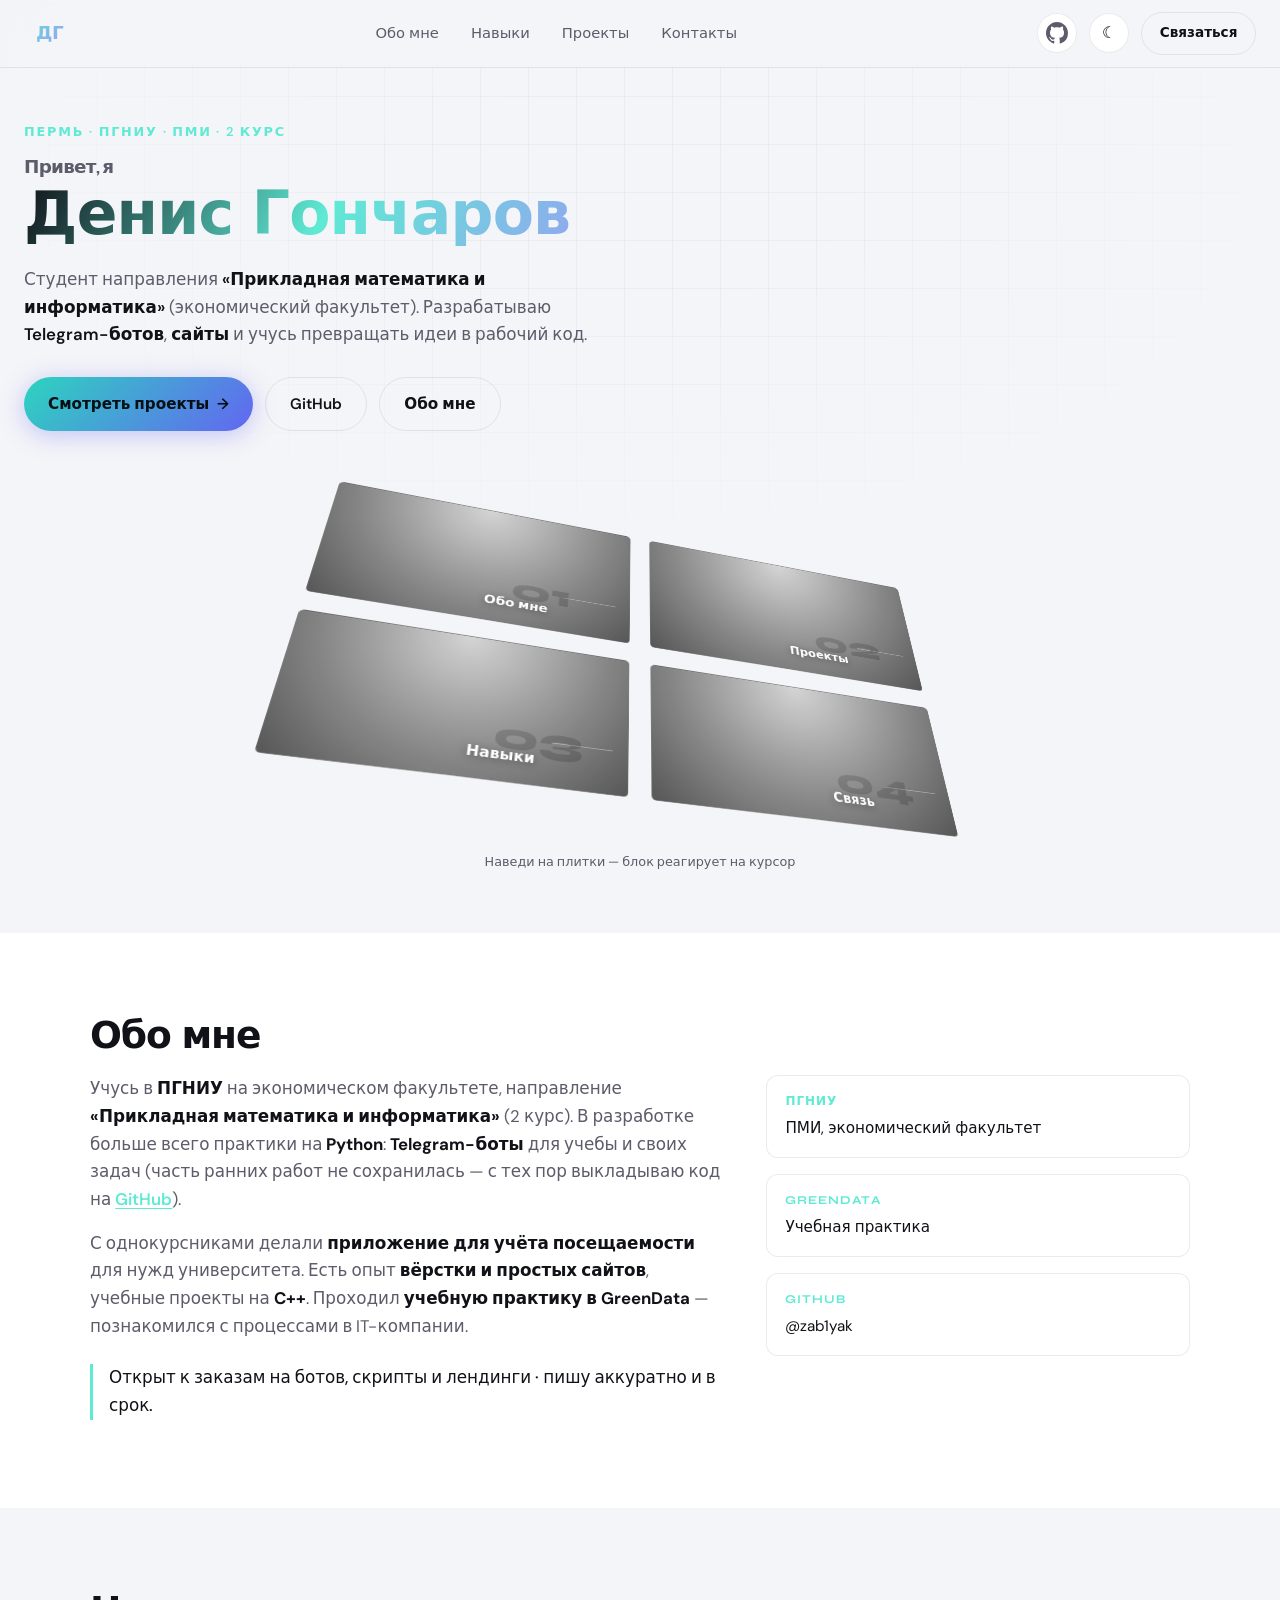
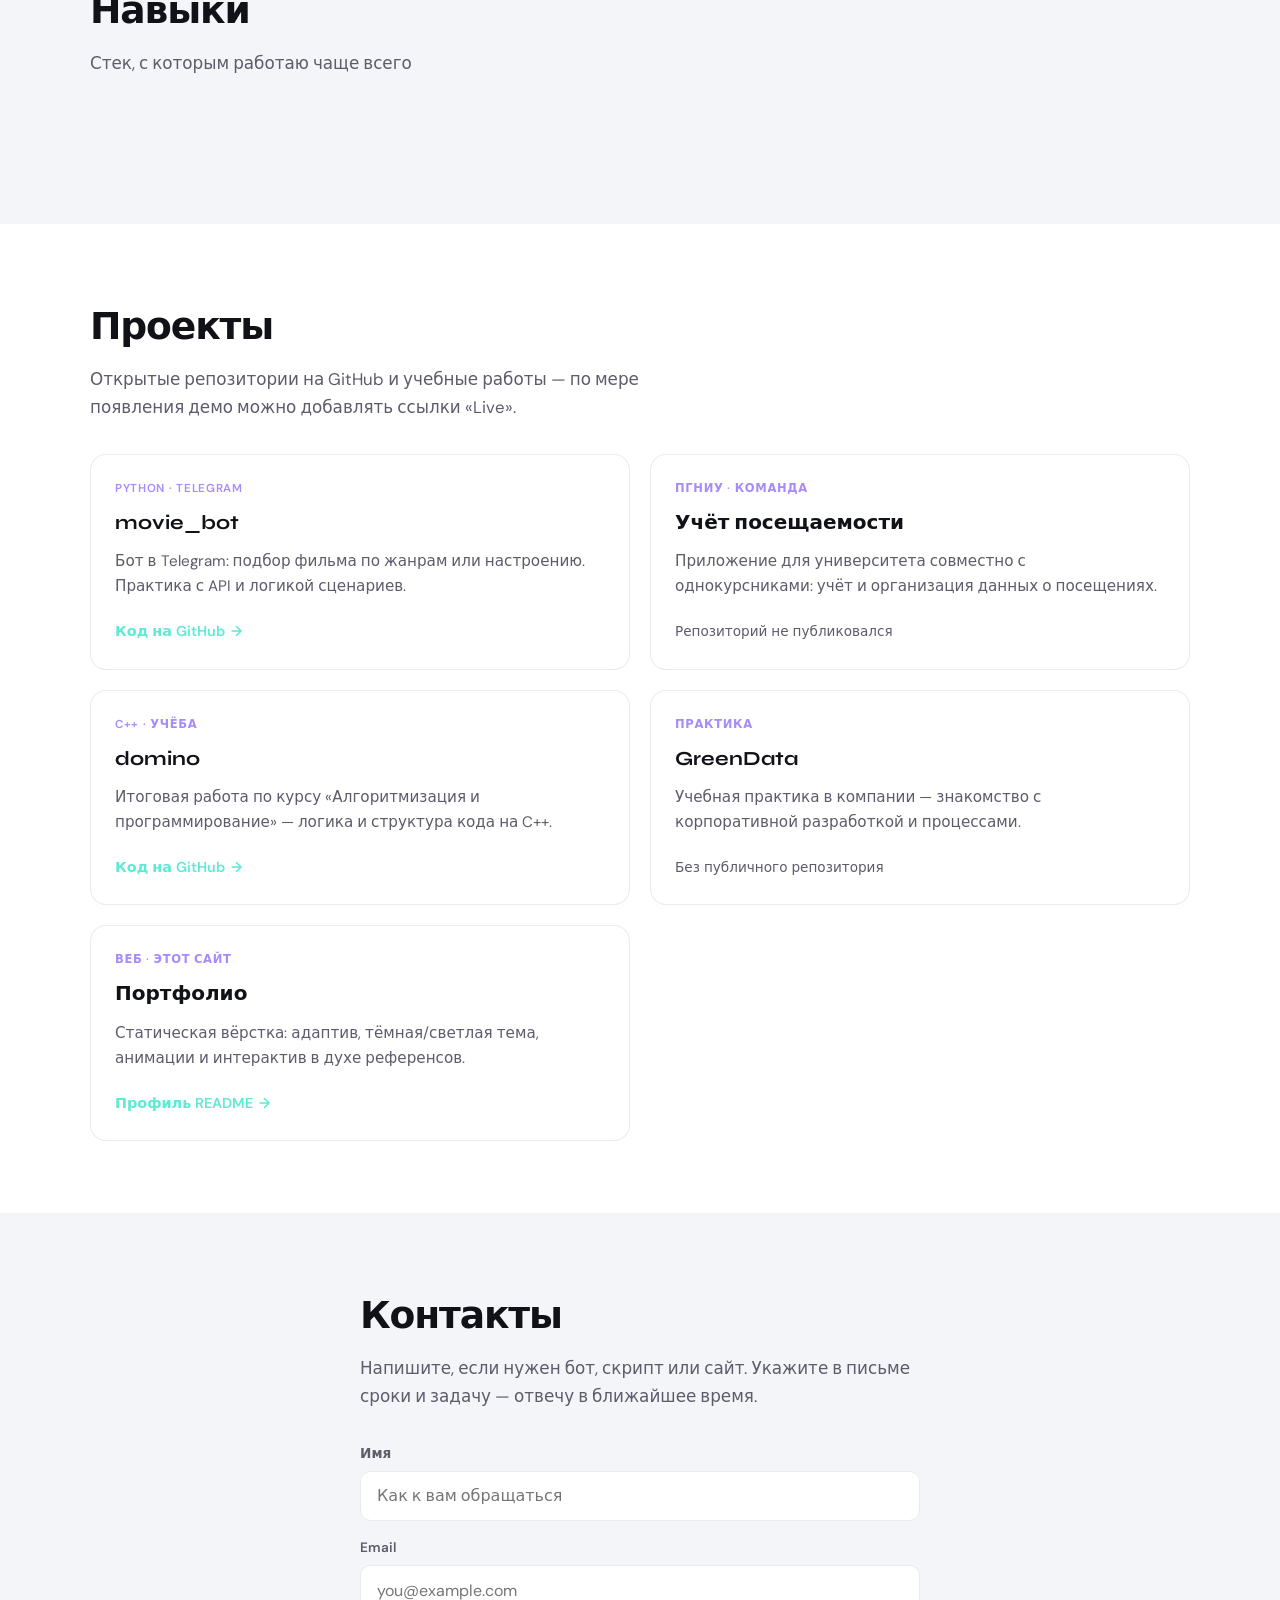
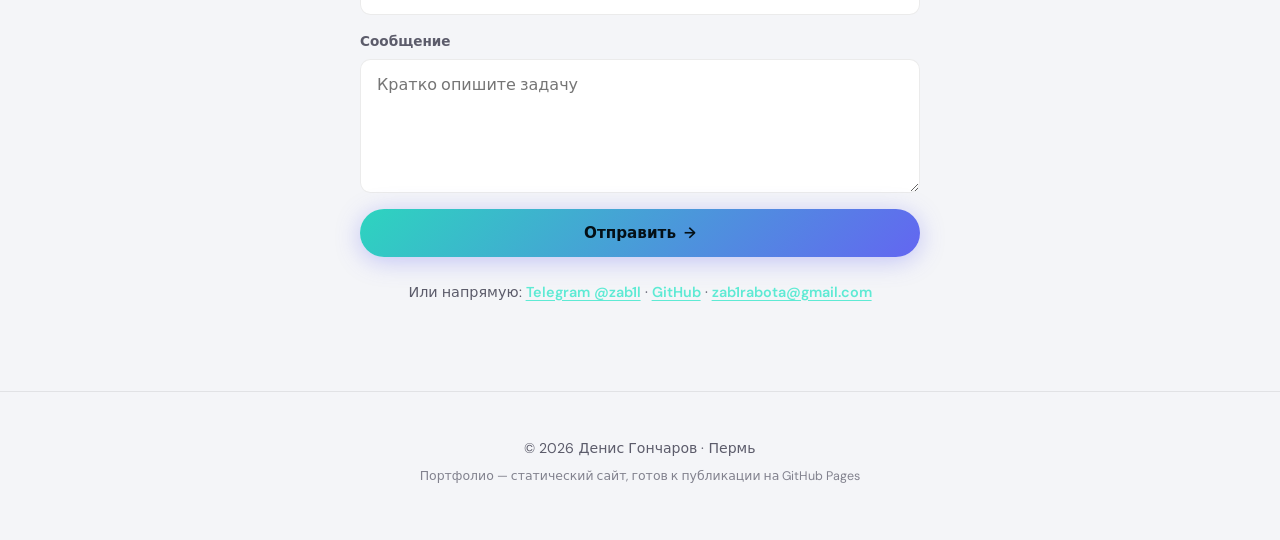
==== index.html @ 11d8b61a "Initial portfolio site Made-with: Cursor" ====
<!DOCTYPE html>
<html lang="ru">
<head>
  <meta charset="UTF-8" />
  <meta name="viewport" content="width=device-width, initial-scale=1.0" />
  <meta name="description" content="Денис Гончаров — студент ПГНИУ (ПМИ), Python, Telegram-боты, веб. Пермь. GitHub: zab1yak." />
  <title>Денис Гончаров — портфолио</title>
  <link rel="preconnect" href="https://fonts.googleapis.com" />
  <link rel="preconnect" href="https://fonts.gstatic.com" crossorigin />
  <link href="https://fonts.googleapis.com/css2?family=DM+Sans:ital,opsz,wght@0,9..40,400;0,9..40,500;0,9..40,600;0,9..40,700;1,9..40,400&family=Syne:wght@400;500;600;700;800&display=swap" rel="stylesheet" />
  <link rel="stylesheet" href="css/style.css" />
</head>
<body>
  <div class="cursor-glow" aria-hidden="true"></div>

  <header class="site-header">
    <a class="logo" href="#top">ДГ</a>
    <nav class="nav" aria-label="Основная навигация">
      <a href="#about">Обо мне</a>
      <a href="#skills">Навыки</a>
      <a href="#projects">Проекты</a>
      <a href="#contact">Контакты</a>
    </nav>
    <div class="header-actions">
      <a
        class="header-github"
        href="https://github.com/zab1yak"
        target="_blank"
        rel="noopener noreferrer"
        aria-label="Профиль на GitHub"
        title="GitHub"
      >
        <svg class="header-github__icon" viewBox="0 0 24 24" aria-hidden="true" width="22" height="22">
          <path
            fill="currentColor"
            d="M12 0C5.37 0 0 5.37 0 12c0 5.31 3.435 9.795 8.205 11.385.6.105.825-.255.825-.57 0-.285-.015-1.23-.015-2.235-3.015.555-3.795-.735-4.035-1.41-.135-.345-.72-1.41-1.23-1.695-.42-.225-1.02-.78-.015-.795.945-.015 1.62.87 1.845 1.23 1.08 1.815 2.805 1.305 3.495.99.105-.78.42-1.305.765-1.605-2.67-.3-5.46-1.335-5.46-5.925 0-1.305.465-2.385 1.23-3.225-.12-.3-.54-1.53.12-3.18 0 0 1.005-.315 3.3 1.23.96-.27 1.98-.405 3-.405s2.04.135 3 .405c2.295-1.56 3.3-1.23 3.3-1.23.66 1.65.24 2.88.12 3.18.765.84 1.23 1.905 1.23 3.225 0 4.605-2.805 5.625-5.475 5.925.435.375.81 1.095.81 2.22 0 1.605-.015 2.895-.015 3.3 0 .315.225.69.825.57A12.02 12.02 0 0024 12c0-6.63-5.37-12-12-12z"
          />
        </svg>
      </a>
      <button type="button" class="theme-toggle" aria-label="Переключить тему" title="Тема">
        <span class="theme-icon theme-icon--sun" aria-hidden="true">☀</span>
        <span class="theme-icon theme-icon--moon" aria-hidden="true">☾</span>
      </button>
      <a class="btn btn--small btn--outline nav-cta" href="#contact">Связаться</a>
    </div>
    <button type="button" class="nav-burger" aria-label="Открыть меню" aria-expanded="false">
      <span></span><span></span><span></span>
    </button>
  </header>

  <div class="mobile-drawer" id="mobile-drawer" hidden>
    <nav class="mobile-drawer__nav">
      <a href="#about">Обо мне</a>
      <a href="#skills">Навыки</a>
      <a href="#projects">Проекты</a>
      <a href="#contact">Контакты</a>
    </nav>
  </div>

  <main id="top">
    <section class="hero">
      <div class="hero__grid-bg" aria-hidden="true"></div>
      <div class="hero__inner">
        <p class="hero__eyebrow reveal is-visible">Пермь · ПГНИУ · ПМИ · 2 курс</p>
        <h1 class="hero__title reveal is-visible">
          <span class="hero__hi">Привет, я</span>
          <span class="hero__name">Денис Гончаров</span>
        </h1>
        <p class="hero__lead reveal is-visible">
          Студент направления <strong>«Прикладная математика и информатика»</strong> (экономический факультет).
          Разрабатываю <strong>Telegram-ботов</strong>, <strong>сайты</strong> и учусь превращать идеи в рабочий код.
        </p>
        <div class="hero__actions reveal is-visible">
          <a class="btn btn--primary" href="#projects">
            Смотреть проекты
            <span class="btn__arrow" aria-hidden="true">→</span>
          </a>
          <a class="btn btn--ghost" href="https://github.com/zab1yak" target="_blank" rel="noopener noreferrer">GitHub</a>
          <a class="btn btn--ghost" href="#about">Обо мне</a>
        </div>
      </div>

      <!-- Эффект в духе CodePen: 3D-плитки + параллакс от мыши -->
      <div class="tilt-wrap" id="tilt-wrap">
        <div class="tilt-app" id="tilt-app">
          <div class="tiles">
            <a href="#about" class="tile" style="--tile-accent: #5eead4" data-tile="01">
              <header>Обо мне</header>
            </a>
            <a href="#projects" class="tile" style="--tile-accent: #a78bfa" data-tile="02">
              <header>Проекты</header>
            </a>
            <a href="#skills" class="tile" style="--tile-accent: #fb923c" data-tile="03">
              <header>Навыки</header>
            </a>
            <a href="#contact" class="tile" style="--tile-accent: #f472b6" data-tile="04">
              <header>Связь</header>
            </a>
          </div>
        </div>
        <p class="tilt-hint reveal is-visible">Наведи на плитки — блок реагирует на курсор</p>
      </div>
    </section>

    <section class="section section--about" id="about">
      <div class="section__inner">
        <h2 class="section__title reveal">Обо мне</h2>
        <div class="about__layout">
          <div class="about__text reveal">
            <p>
              Учусь в <strong>ПГНИУ</strong> на экономическом факультете, направление
              <strong>«Прикладная математика и информатика»</strong> (2 курс). В разработке больше всего практики на
              <strong>Python</strong>: <strong>Telegram-боты</strong> для учебы и своих задач (часть ранних работ не сохранилась —
              с тех пор выкладываю код на <a class="inline-link" href="https://github.com/zab1yak" target="_blank" rel="noopener noreferrer">GitHub</a>).
            </p>
            <p>
              С однокурсниками делали <strong>приложение для учёта посещаемости</strong> для нужд университета.
              Есть опыт <strong>вёрстки и простых сайтов</strong>, учебные проекты на <strong>C++</strong>.
              Проходил <strong>учебную практику в GreenData</strong> — познакомился с процессами в IT-компании.
            </p>
            <p class="about__tagline">
              Открыт к заказам на ботов, скрипты и лендинги · пишу аккуратно и в срок.
            </p>
          </div>
          <ul class="about__highlights reveal">
            <li><span>ПГНИУ</span> ПМИ, экономический факультет</li>
            <li><span>GreenData</span> Учебная практика</li>
            <li><span>GitHub</span> @zab1yak</li>
          </ul>
        </div>
      </div>
    </section>

    <section class="section section--skills" id="skills">
      <div class="section__inner">
        <h2 class="section__title reveal">Навыки</h2>
        <p class="section__subtitle reveal">Стек, с которым работаю чаще всего</p>
        <div class="skills-cloud reveal">
          <span class="skill-pill">Python</span>
          <span class="skill-pill">Telegram Bot API</span>
          <span class="skill-pill">C++</span>
          <span class="skill-pill">HTML</span>
          <span class="skill-pill">CSS</span>
          <span class="skill-pill">JavaScript</span>
          <span class="skill-pill">Git</span>
          <span class="skill-pill">Алгоритмы</span>
          <span class="skill-pill">Командная разработка</span>
        </div>
      </div>
    </section>

    <section class="section section--projects" id="projects">
      <div class="section__inner">
        <h2 class="section__title reveal">Проекты</h2>
        <p class="section__subtitle reveal">
          Открытые репозитории на GitHub и учебные работы — по мере появления демо можно добавлять ссылки «Live».
        </p>
        <div class="projects-grid">
          <article class="project-card reveal">
            <div class="project-card__meta">Python · Telegram</div>
            <h3 class="project-card__title">movie_bot</h3>
            <p class="project-card__desc">
              Бот в Telegram: подбор фильма по жанрам или настроению. Практика с API и логикой сценариев.
            </p>
            <div class="project-card__links">
              <a class="link-arrow" href="https://github.com/zab1yak/movie_bot" target="_blank" rel="noopener noreferrer">Код на GitHub</a>
            </div>
          </article>
          <article class="project-card reveal">
            <div class="project-card__meta">ПГНИУ · Команда</div>
            <h3 class="project-card__title">Учёт посещаемости</h3>
            <p class="project-card__desc">
              Приложение для университета совместно с однокурсниками: учёт и организация данных о посещениях.
            </p>
            <div class="project-card__links">
              <span class="project-card__muted">Репозиторий не публиковался</span>
            </div>
          </article>
          <article class="project-card reveal">
            <div class="project-card__meta">C++ · Учёба</div>
            <h3 class="project-card__title">domino</h3>
            <p class="project-card__desc">
              Итоговая работа по курсу «Алгоритмизация и программирование» — логика и структура кода на C++.
            </p>
            <div class="project-card__links">
              <a class="link-arrow" href="https://github.com/zab1yak/domino" target="_blank" rel="noopener noreferrer">Код на GitHub</a>
            </div>
          </article>
          <article class="project-card reveal">
            <div class="project-card__meta">Практика</div>
            <h3 class="project-card__title">GreenData</h3>
            <p class="project-card__desc">
              Учебная практика в компании — знакомство с корпоративной разработкой и процессами.
            </p>
            <div class="project-card__links">
              <span class="project-card__muted">Без публичного репозитория</span>
            </div>
          </article>
          <article class="project-card reveal">
            <div class="project-card__meta">Веб · этот сайт</div>
            <h3 class="project-card__title">Портфолио</h3>
            <p class="project-card__desc">
              Статическая вёрстка: адаптив, тёмная/светлая тема, анимации и интерактив в духе референсов.
            </p>
            <div class="project-card__links">
              <a class="link-arrow" href="https://github.com/zab1yak/my-profile" target="_blank" rel="noopener noreferrer">Профиль README</a>
            </div>
          </article>
        </div>
      </div>
    </section>

    <section class="section section--contact" id="contact">
      <div class="section__inner section__inner--narrow">
        <h2 class="section__title reveal">Контакты</h2>
        <p class="section__subtitle reveal">
          Напишите, если нужен бот, скрипт или сайт. Укажите в письме сроки и задачу — отвечу в ближайшее время.
        </p>
        <form class="contact-form reveal" action="https://formsubmit.co/zab1rabota@gmail.com" method="POST">
          <input type="hidden" name="_subject" value="С портфолио: сообщение от клиента" />
          <input type="hidden" name="_captcha" value="false" />
          <label class="form-field">
            <span>Имя</span>
            <input type="text" name="name" required autocomplete="name" placeholder="Как к вам обращаться" />
          </label>
          <label class="form-field">
            <span>Email</span>
            <input type="email" name="email" required autocomplete="email" placeholder="you@example.com" />
          </label>
          <label class="form-field">
            <span>Сообщение</span>
            <textarea name="message" rows="5" required placeholder="Кратко опишите задачу"></textarea>
          </label>
          <button type="submit" class="btn btn--primary btn--full">
            Отправить
            <span class="btn__arrow" aria-hidden="true">→</span>
          </button>
        </form>
        <p class="contact-alt reveal">
          Или напрямую:
          <a class="inline-link" href="https://t.me/zab1l" target="_blank" rel="noopener noreferrer">Telegram @zab1l</a>
          ·
          <a class="inline-link" href="https://github.com/zab1yak" target="_blank" rel="noopener noreferrer">GitHub</a>
          ·
          <a class="inline-link" href="mailto:zab1rabota@gmail.com">zab1rabota@gmail.com</a>
        </p>
      </div>
    </section>
  </main>

  <footer class="site-footer">
    <p>© <span id="year"></span> Денис Гончаров · Пермь</p>
    <p class="site-footer__note">Портфолио — статический сайт, готов к публикации на GitHub Pages</p>
  </footer>

  <script src="js/main.js"></script>
</body>
</html>
---- css/style.css ----
/* --- Variables: dark (default) + light --- */
:root {
  --duration: 0.45s;
  --ease-out: cubic-bezier(0.22, 1, 0.36, 1);
  --ease-tile: cubic-bezier(0.7, 0, 0.2, 1);

  --bg: #07080d;
  --bg-elevated: #0f1118;
  --surface: #151824;
  --text: #e8e9ed;
  --text-muted: #9898a8;
  --border: rgba(255, 255, 255, 0.08);
  --accent: #5eead4;
  --accent-2: #a78bfa;
  --glow: rgba(94, 234, 212, 0.35);

  --header-h: 4.25rem;
  --font-display: "Syne", system-ui, sans-serif;
  --font-body: "DM Sans", system-ui, sans-serif;
}

html[data-theme="light"] {
  --bg: #f4f5f8;
  --bg-elevated: #ffffff;
  --surface: #ffffff;
  --text: #111218;
  --text-muted: #5c5c6b;
  --border: rgba(0, 0, 0, 0.08);
  --glow: rgba(94, 234, 212, 0.5);
}

*,
*::before,
*::after {
  box-sizing: border-box;
}

html {
  scroll-behavior: smooth;
}

@media (prefers-reduced-motion: reduce) {
  html {
    scroll-behavior: auto;
  }
  *,
  *::before,
  *::after {
    animation-duration: 0.01ms !important;
    animation-iteration-count: 1 !important;
    transition-duration: 0.01ms !important;
  }
}

body {
  margin: 0;
  font-family: var(--font-body);
  font-size: 1.05rem;
  line-height: 1.65;
  color: var(--text);
  background: var(--bg);
  overflow-x: hidden;
  transition: background var(--duration) var(--ease-out), color var(--duration) var(--ease-out);
}

body.is-drawer-open {
  overflow: hidden;
}

a {
  color: inherit;
  text-decoration: none;
}

/* --- Cursor glow (desktop) --- */
.cursor-glow {
  display: none;
  pointer-events: none;
  position: fixed;
  width: 420px;
  height: 420px;
  margin: -210px 0 0 -210px;
  border-radius: 50%;
  background: radial-gradient(circle, var(--glow) 0%, transparent 70%);
  z-index: 0;
  opacity: 0.5;
  transform: translate3d(-100px, -100px, 0);
  transition: opacity 0.3s ease;
}

@media (hover: hover) and (pointer: fine) {
  .cursor-glow {
    display: block;
  }
}

@media (prefers-reduced-motion: reduce) {
  .cursor-glow {
    display: none !important;
  }
}

/* --- Header --- */
.site-header {
  position: fixed;
  top: 0;
  left: 0;
  right: 0;
  z-index: 100;
  height: var(--header-h);
  display: flex;
  align-items: center;
  justify-content: space-between;
  padding: 0 1.5rem;
  background: color-mix(in srgb, var(--bg) 75%, transparent);
  backdrop-filter: blur(14px);
  -webkit-backdrop-filter: blur(14px);
  border-bottom: 1px solid var(--border);
}

.logo {
  font-family: var(--font-display);
  font-weight: 800;
  font-size: 1.15rem;
  letter-spacing: -0.02em;
  padding: 0.5rem 0.75rem;
  border-radius: 0.5rem;
  background: linear-gradient(135deg, var(--accent), var(--accent-2));
  -webkit-background-clip: text;
  background-clip: text;
  color: transparent;
  transition: transform var(--duration) var(--ease-out);
}

.logo:hover {
  transform: scale(1.05);
}

.nav {
  display: none;
  gap: 2rem;
  align-items: center;
}

.nav a {
  font-size: 0.92rem;
  font-weight: 500;
  color: var(--text-muted);
  position: relative;
  padding: 0.25rem 0;
  transition: color 0.25s ease;
}

.nav a::after {
  content: "";
  position: absolute;
  left: 0;
  bottom: 0;
  width: 100%;
  height: 2px;
  background: linear-gradient(90deg, var(--accent), var(--accent-2));
  transform: scaleX(0);
  transform-origin: right;
  transition: transform 0.35s var(--ease-out);
}

.nav a:hover {
  color: var(--text);
}

.nav a:hover::after {
  transform: scaleX(1);
  transform-origin: left;
}

.header-actions {
  display: none;
  align-items: center;
  gap: 0.75rem;
}

.header-github {
  display: grid;
  place-items: center;
  width: 2.5rem;
  height: 2.5rem;
  border-radius: 50%;
  border: 1px solid var(--border);
  background: var(--surface);
  color: var(--text-muted);
  transition: color 0.2s ease, border-color 0.2s ease, transform 0.25s var(--ease-out), box-shadow 0.25s ease;
}

.header-github:hover {
  color: var(--text);
  border-color: color-mix(in srgb, var(--accent) 45%, var(--border));
  transform: translateY(-1px);
  box-shadow: 0 0 0 3px var(--glow);
}

.header-github__icon {
  display: block;
}

.theme-toggle {
  position: relative;
  width: 2.5rem;
  height: 2.5rem;
  border-radius: 50%;
  border: 1px solid var(--border);
  background: var(--surface);
  cursor: pointer;
  display: grid;
  place-items: center;
  transition: transform 0.25s var(--ease-out), border-color 0.25s ease, box-shadow 0.25s ease;
}

.theme-toggle:hover {
  transform: rotate(12deg) scale(1.05);
  box-shadow: 0 0 0 3px var(--glow);
}

.theme-icon {
  position: absolute;
  font-size: 1rem;
  line-height: 1;
  transition: opacity 0.25s ease, transform 0.25s ease;
}

html[data-theme="dark"] .theme-icon--sun {
  opacity: 1;
  transform: scale(1);
}
html[data-theme="dark"] .theme-icon--moon {
  opacity: 0;
  transform: scale(0.5);
}
html[data-theme="light"] .theme-icon--sun {
  opacity: 0;
  transform: scale(0.5);
}
html[data-theme="light"] .theme-icon--moon {
  opacity: 1;
  transform: scale(1);
}

.nav-burger {
  display: flex;
  flex-direction: column;
  justify-content: center;
  gap: 5px;
  width: 2.5rem;
  height: 2.5rem;
  padding: 0;
  border: none;
  background: transparent;
  cursor: pointer;
}

.nav-burger span {
  display: block;
  height: 2px;
  width: 100%;
  background: var(--text);
  border-radius: 2px;
  transition: transform 0.3s ease, opacity 0.3s ease;
}

body.is-drawer-open .nav-burger span:nth-child(1) {
  transform: translateY(7px) rotate(45deg);
}
body.is-drawer-open .nav-burger span:nth-child(2) {
  opacity: 0;
}
body.is-drawer-open .nav-burger span:nth-child(3) {
  transform: translateY(-7px) rotate(-45deg);
}

@media (min-width: 900px) {
  .nav,
  .header-actions {
    display: flex;
  }
  .nav-burger {
    display: none;
  }
}

/* Mobile drawer */
.mobile-drawer {
  position: fixed;
  inset: var(--header-h) 0 0 0;
  z-index: 99;
  background: color-mix(in srgb, var(--bg) 96%, transparent);
  backdrop-filter: blur(12px);
  padding: 2rem 1.5rem;
  border-top: 1px solid var(--border);
}

.mobile-drawer[hidden] {
  display: none !important;
}

.mobile-drawer__nav {
  display: flex;
  flex-direction: column;
  gap: 1.25rem;
  font-family: var(--font-display);
  font-size: 1.5rem;
  font-weight: 600;
}

.mobile-drawer__nav a {
  padding: 0.5rem 0;
  border-bottom: 1px solid var(--border);
  transition: color 0.2s ease, padding-left 0.25s var(--ease-out);
}

.mobile-drawer__nav a:hover {
  color: var(--accent);
  padding-left: 0.5rem;
}

/* --- Buttons --- */
.btn {
  display: inline-flex;
  align-items: center;
  justify-content: center;
  gap: 0.5rem;
  padding: 0.85rem 1.5rem;
  font-family: var(--font-body);
  font-size: 0.95rem;
  font-weight: 600;
  border-radius: 999px;
  border: none;
  cursor: pointer;
  transition: transform 0.25s var(--ease-out), box-shadow 0.25s ease, background 0.25s ease, color 0.25s ease;
}

.btn--small {
  padding: 0.55rem 1.1rem;
  font-size: 0.85rem;
}

.btn--primary {
  background: linear-gradient(135deg, #2dd4bf, #6366f1);
  color: #041016;
  box-shadow: 0 4px 24px rgba(99, 102, 241, 0.35);
}

.btn--primary:hover {
  transform: translateY(-2px) scale(1.02);
  box-shadow: 0 8px 32px rgba(99, 102, 241, 0.45);
}

.btn--primary:active {
  transform: translateY(0) scale(0.98);
}

.btn--ghost {
  background: transparent;
  color: var(--text);
  border: 1px solid var(--border);
}

.btn--ghost:hover {
  border-color: var(--accent);
  color: var(--accent);
  transform: translateY(-2px);
}

.btn--outline {
  background: transparent;
  color: var(--text);
  border: 1px solid var(--border);
}

.btn--outline:hover {
  border-color: var(--accent-2);
  color: var(--accent-2);
  transform: translateY(-1px);
}

.btn--full {
  width: 100%;
}

.btn__arrow {
  transition: transform 0.3s var(--ease-out);
}

.btn:hover .btn__arrow {
  transform: translateX(4px);
}

/* --- Hero --- */
.hero {
  position: relative;
  min-height: 100vh;
  padding: calc(var(--header-h) + 2.5rem) 1.5rem 3rem;
  display: flex;
  flex-direction: column;
  gap: 2.5rem;
  z-index: 1;
}

.hero__grid-bg {
  position: absolute;
  inset: 0;
  background-image: linear-gradient(var(--border) 1px, transparent 1px),
    linear-gradient(90deg, var(--border) 1px, transparent 1px);
  background-size: 48px 48px;
  mask-image: radial-gradient(ellipse 80% 60% at 50% 20%, black 20%, transparent 70%);
  opacity: 0.45;
  pointer-events: none;
}

.hero__inner {
  position: relative;
  max-width: 42rem;
}

.hero__eyebrow {
  font-size: 0.8rem;
  font-weight: 600;
  letter-spacing: 0.14em;
  text-transform: uppercase;
  color: var(--accent);
  margin-bottom: 1rem;
}

.hero__title {
  font-family: var(--font-display);
  font-weight: 800;
  line-height: 1.05;
  letter-spacing: -0.03em;
  margin: 0 0 1.25rem;
}

.hero__hi {
  display: block;
  font-size: clamp(1rem, 3vw, 1.15rem);
  font-weight: 600;
  color: var(--text-muted);
  margin-bottom: 0.35rem;
}

.hero__name {
  display: block;
  font-size: clamp(2.4rem, 7vw, 3.75rem);
  background: linear-gradient(120deg, var(--text) 0%, var(--accent) 45%, var(--accent-2) 100%);
  -webkit-background-clip: text;
  background-clip: text;
  color: transparent;
}

.hero__lead {
  color: var(--text-muted);
  margin: 0 0 1.75rem;
  max-width: 36rem;
}

.hero__lead strong {
  color: var(--text);
  font-weight: 600;
}

.hero__actions {
  display: flex;
  flex-wrap: wrap;
  gap: 0.75rem;
}

/* --- Tilt tiles (адаптация keyframers / CodePen) --- */
.tilt-wrap {
  position: relative;
  flex: 1;
  min-height: 280px;
  display: flex;
  flex-direction: column;
  align-items: center;
  justify-content: center;
  perspective: 801px;
  perspective-origin: center center;
}

.tilt-app {
  width: 100%;
  max-width: min(90vmin, 720px);
  height: min(55vmin, 360px);
  min-height: 240px;
  display: flex;
  transform-style: preserve-3d;
}

.tiles {
  margin: auto;
  width: 100%;
  height: 100%;
  display: grid;
  grid-template: 1fr 1fr / 1fr 1fr;
  gap: clamp(0.75rem, 3vmin, 1.5rem);
  transform-style: preserve-3d;
  transform: translateZ(-100px) rotateX(50deg)
    rotateX(calc(-15deg * var(--rot-x, 0))) rotateY(calc(-15deg * var(--rot-y, 0)));
  transition: transform 0.15s linear;
  counter-reset: tileCounter;
}

.tile {
  counter-increment: tileCounter;
  opacity: 0.99;
  display: grid;
  grid-template: 50% 50% / 50% 50%;
  padding: 1rem;
  background: #555
    radial-gradient(circle at top center, rgba(255, 255, 255, 0.75), transparent);
  border-radius: 0.35rem;
  text-decoration: none;
  color: inherit;
  transform-style: preserve-3d;
  transition: transform var(--duration) var(--ease-tile), background-color var(--duration) linear,
    box-shadow var(--duration) ease;
  overflow: hidden;
  border: 1px solid rgba(255, 255, 255, 0.06);
}

.tile::before {
  content: counter(tileCounter, decimal-leading-zero);
  position: absolute;
  bottom: 0;
  right: 0;
  width: 50%;
  font-family: var(--font-display);
  font-size: clamp(2.5rem, 14vmin, 4.5rem);
  font-weight: 800;
  opacity: 0.18;
  line-height: 1;
  transform: scale(0.6);
  transform-origin: 50% 0%;
  align-self: flex-end;
  transition: inherit;
  pointer-events: none;
}

.tile header {
  grid-column: 2;
  grid-row: 2 / 3;
  font-family: var(--font-display);
  font-size: clamp(0.7rem, 2vmin, 0.95rem);
  font-weight: 700;
  color: #fff;
  text-shadow: 0 0.15rem 0.6rem rgba(0, 0, 0, 0.35);
  white-space: nowrap;
  display: flex;
  justify-content: flex-end;
  align-items: flex-end;
  transition: inherit;
  transition-property: transform, color, opacity;
}

.tile header::after {
  content: "";
  display: inline-block;
  top: 0.5em;
  height: 1px;
  width: 40%;
  margin-left: 1rem;
  background-color: rgba(255, 255, 255, 0.35);
  transform-origin: 0 0;
  transition: inherit;
  align-self: center;
}

.tile:hover {
  background-color: var(--tile-accent, #22c55e);
  transform: translateZ(20px);
  box-shadow: 0 20px 50px rgba(0, 0, 0, 0.45);
}

.tile:hover::before {
  transform: translateX(-20%) scale(1);
  opacity: 0.25;
  color: #000;
}

.tile:hover header {
  transform: translate(40%, -90%);
  color: rgba(0, 0, 0, 0.55);
}

.tile:hover header::after {
  transform: scaleX(0);
}

.tilt-hint {
  margin-top: 1.25rem;
  font-size: 0.8rem;
  color: var(--text-muted);
  text-align: center;
}

/* Mouser dot — как в CodePen */
.mouser {
  pointer-events: none;
  position: fixed;
  top: 0;
  left: 0;
  width: 10px;
  height: 10px;
  border-radius: 50%;
  background: #fff;
  z-index: 1000;
  mix-blend-mode: difference;
  transform: translate(
      calc(1px * var(--mouse-x, 50vw) - 50%),
      calc(1px * var(--mouse-y, 50vh) - 50%)
    )
    scale(calc(1 + var(--over, 0) * 0.6));
  transition: transform 0.15s ease-out, opacity 0.2s ease;
  opacity: 0;
}

body.show-mouser .mouser {
  opacity: 0.9;
}

@media (max-width: 640px) {
  .tilt-app {
    min-height: 280px;
    height: auto;
  }
  .tiles {
    transform: translateZ(0) rotateX(0) rotateY(0);
    gap: 0.65rem;
  }
  .tile {
    min-height: 100px;
    grid-template: 1fr / 1fr;
    padding: 0.85rem;
  }
  .tile header {
    grid-column: 1;
    grid-row: 1;
    justify-content: flex-start;
    white-space: normal;
  }
  .tile::before {
    font-size: 2rem;
    top: 0.35rem;
    right: 0.5rem;
    bottom: auto;
    left: auto;
    width: auto;
  }
  .tile:hover {
    transform: translateY(-4px) scale(1.02);
  }
  .tile:hover header {
    transform: none;
    color: rgba(0, 0, 0, 0.7);
  }
}

@media (prefers-reduced-motion: reduce) {
  .tiles {
    transform: translateZ(0) rotateX(0) rotateY(0) !important;
  }
}

/* --- Sections --- */
.section {
  position: relative;
  padding: 4.5rem 1.5rem;
  z-index: 1;
}

.section:nth-child(even) {
  background: var(--bg-elevated);
}

.section__inner {
  max-width: 1100px;
  margin: 0 auto;
}

.section__inner--narrow {
  max-width: 560px;
}

.section__title {
  font-family: var(--font-display);
  font-size: clamp(1.75rem, 4vw, 2.35rem);
  font-weight: 800;
  letter-spacing: -0.03em;
  margin: 0 0 0.5rem;
}

.section__subtitle {
  color: var(--text-muted);
  margin: 0 0 2rem;
  max-width: 40rem;
}

/* Reveal on scroll */
.reveal {
  opacity: 0;
  transform: translateY(22px);
  transition: opacity 0.65s var(--ease-out), transform 0.65s var(--ease-out);
}

.reveal.is-visible {
  opacity: 1;
  transform: translateY(0);
}

/* About */
.about__layout {
  display: grid;
  gap: 2.5rem;
}

@media (min-width: 800px) {
  .about__layout {
    grid-template-columns: 1.2fr 0.8fr;
    align-items: start;
  }
}

.about__text p {
  margin: 0 0 1rem;
  color: var(--text-muted);
}

.about__text strong {
  color: var(--text);
}

.about__tagline {
  font-weight: 500;
  color: var(--text) !important;
  border-left: 3px solid var(--accent);
  padding-left: 1rem;
  margin-top: 1.5rem !important;
}

.about__highlights {
  list-style: none;
  margin: 0;
  padding: 0;
  display: flex;
  flex-direction: column;
  gap: 1rem;
}

.about__highlights li {
  padding: 1rem 1.15rem;
  background: var(--surface);
  border: 1px solid var(--border);
  border-radius: 0.75rem;
  font-size: 0.95rem;
  transition: transform 0.3s var(--ease-out), border-color 0.3s ease, box-shadow 0.3s ease;
}

.about__highlights li:hover {
  transform: translateY(-3px);
  border-color: color-mix(in srgb, var(--accent) 50%, var(--border));
  box-shadow: 0 12px 40px rgba(0, 0, 0, 0.2);
}

.about__highlights span {
  display: block;
  font-family: var(--font-display);
  font-weight: 700;
  font-size: 0.75rem;
  letter-spacing: 0.08em;
  text-transform: uppercase;
  color: var(--accent);
  margin-bottom: 0.25rem;
}

/* Skills */
.skills-cloud {
  display: flex;
  flex-wrap: wrap;
  gap: 0.65rem;
}

.skill-pill {
  padding: 0.55rem 1rem;
  font-size: 0.88rem;
  font-weight: 500;
  border-radius: 999px;
  background: var(--surface);
  border: 1px solid var(--border);
  transition: transform 0.25s var(--ease-out), border-color 0.25s ease, background 0.25s ease;
}

.skill-pill:hover {
  transform: translateY(-3px) scale(1.03);
  border-color: var(--accent-2);
  background: color-mix(in srgb, var(--accent-2) 12%, var(--surface));
}

/* Projects */
.projects-grid {
  display: grid;
  gap: 1.25rem;
}

@media (min-width: 700px) {
  .projects-grid {
    grid-template-columns: repeat(2, 1fr);
  }
}

.project-card {
  padding: 1.5rem;
  background: var(--surface);
  border: 1px solid var(--border);
  border-radius: 1rem;
  transition: transform 0.35s var(--ease-out), border-color 0.35s ease, box-shadow 0.35s ease;
}

.project-card:hover {
  transform: translateY(-6px);
  border-color: color-mix(in srgb, var(--accent) 35%, var(--border));
  box-shadow: 0 20px 50px rgba(0, 0, 0, 0.25);
}

.project-card__meta {
  font-size: 0.72rem;
  font-weight: 600;
  letter-spacing: 0.06em;
  text-transform: uppercase;
  color: var(--accent-2);
  margin-bottom: 0.5rem;
}

.project-card__title {
  font-family: var(--font-display);
  font-size: 1.25rem;
  font-weight: 700;
  margin: 0 0 0.65rem;
}

.project-card__desc {
  margin: 0 0 1.1rem;
  font-size: 0.95rem;
  color: var(--text-muted);
}

.link-arrow {
  font-weight: 600;
  font-size: 0.9rem;
  display: inline-flex;
  align-items: center;
  gap: 0.35rem;
  color: var(--accent);
  transition: gap 0.25s var(--ease-out), color 0.2s ease;
}

.link-arrow::after {
  content: "→";
  transition: transform 0.25s var(--ease-out);
}

.link-arrow:hover {
  gap: 0.55rem;
  color: var(--accent-2);
}

.link-arrow:hover::after {
  transform: translateX(4px);
}

.project-card__muted {
  font-size: 0.85rem;
  color: var(--text-muted);
}

/* Contact form */
.contact-form {
  display: flex;
  flex-direction: column;
  gap: 1rem;
}

.form-field {
  display: flex;
  flex-direction: column;
  gap: 0.35rem;
}

.form-field span {
  font-size: 0.85rem;
  font-weight: 600;
  color: var(--text-muted);
}

.form-field input,
.form-field textarea {
  font-family: inherit;
  font-size: 1rem;
  padding: 0.85rem 1rem;
  border-radius: 0.65rem;
  border: 1px solid var(--border);
  background: var(--bg-elevated);
  color: var(--text);
  transition: border-color 0.2s ease, box-shadow 0.2s ease;
}

.form-field input:focus,
.form-field textarea:focus {
  outline: none;
  border-color: var(--accent);
  box-shadow: 0 0 0 3px var(--glow);
}

.contact-alt {
  margin-top: 1.5rem;
  font-size: 0.9rem;
  color: var(--text-muted);
  text-align: center;
}

.contact-alt__hint {
  display: block;
  margin-top: 0.5rem;
  font-size: 0.78rem;
  opacity: 0.8;
}

.inline-link {
  color: var(--accent);
  font-weight: 600;
  text-decoration: underline;
  text-underline-offset: 3px;
  transition: color 0.2s ease;
}

.inline-link:hover {
  color: var(--accent-2);
}

/* Footer */
.site-footer {
  padding: 2.5rem 1.5rem 3rem;
  text-align: center;
  border-top: 1px solid var(--border);
  color: var(--text-muted);
  font-size: 0.88rem;
}

.site-footer p {
  margin: 0.35rem 0;
}

.site-footer__note {
  font-size: 0.78rem;
  opacity: 0.75;
}
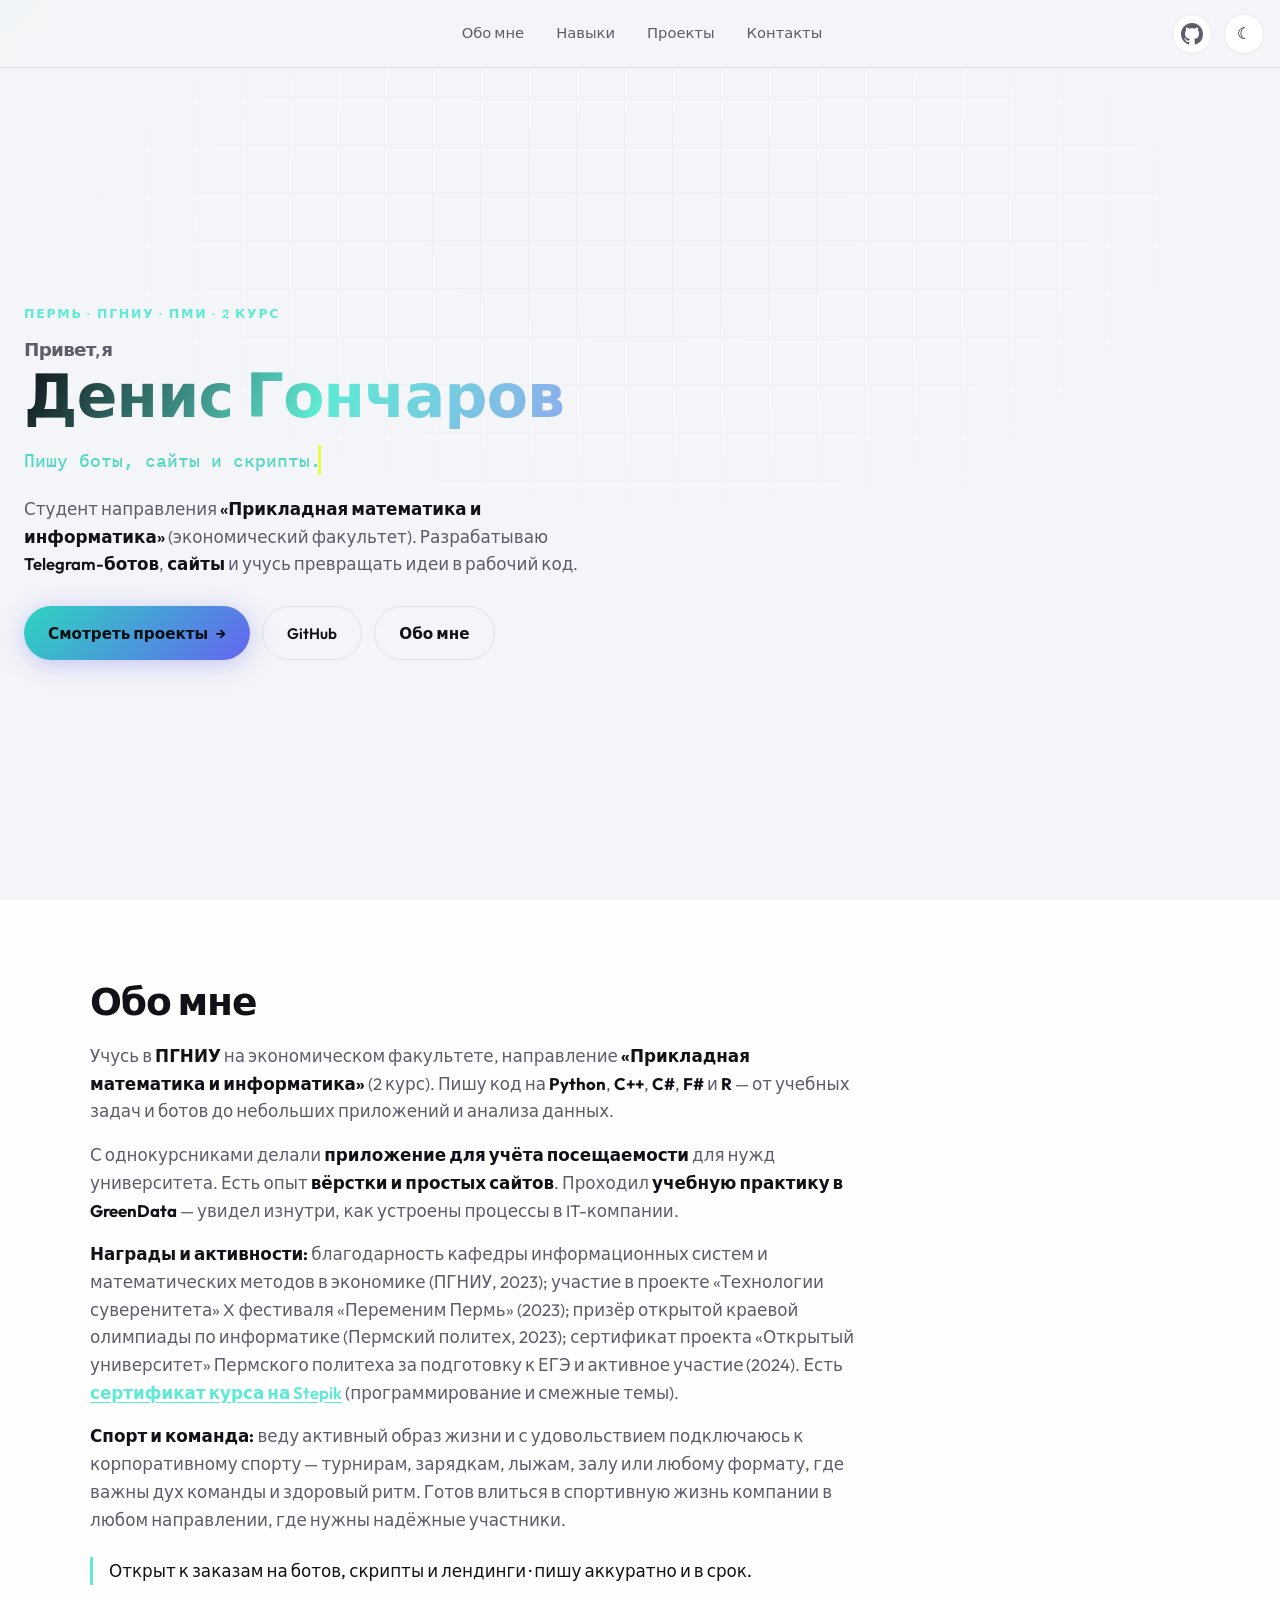
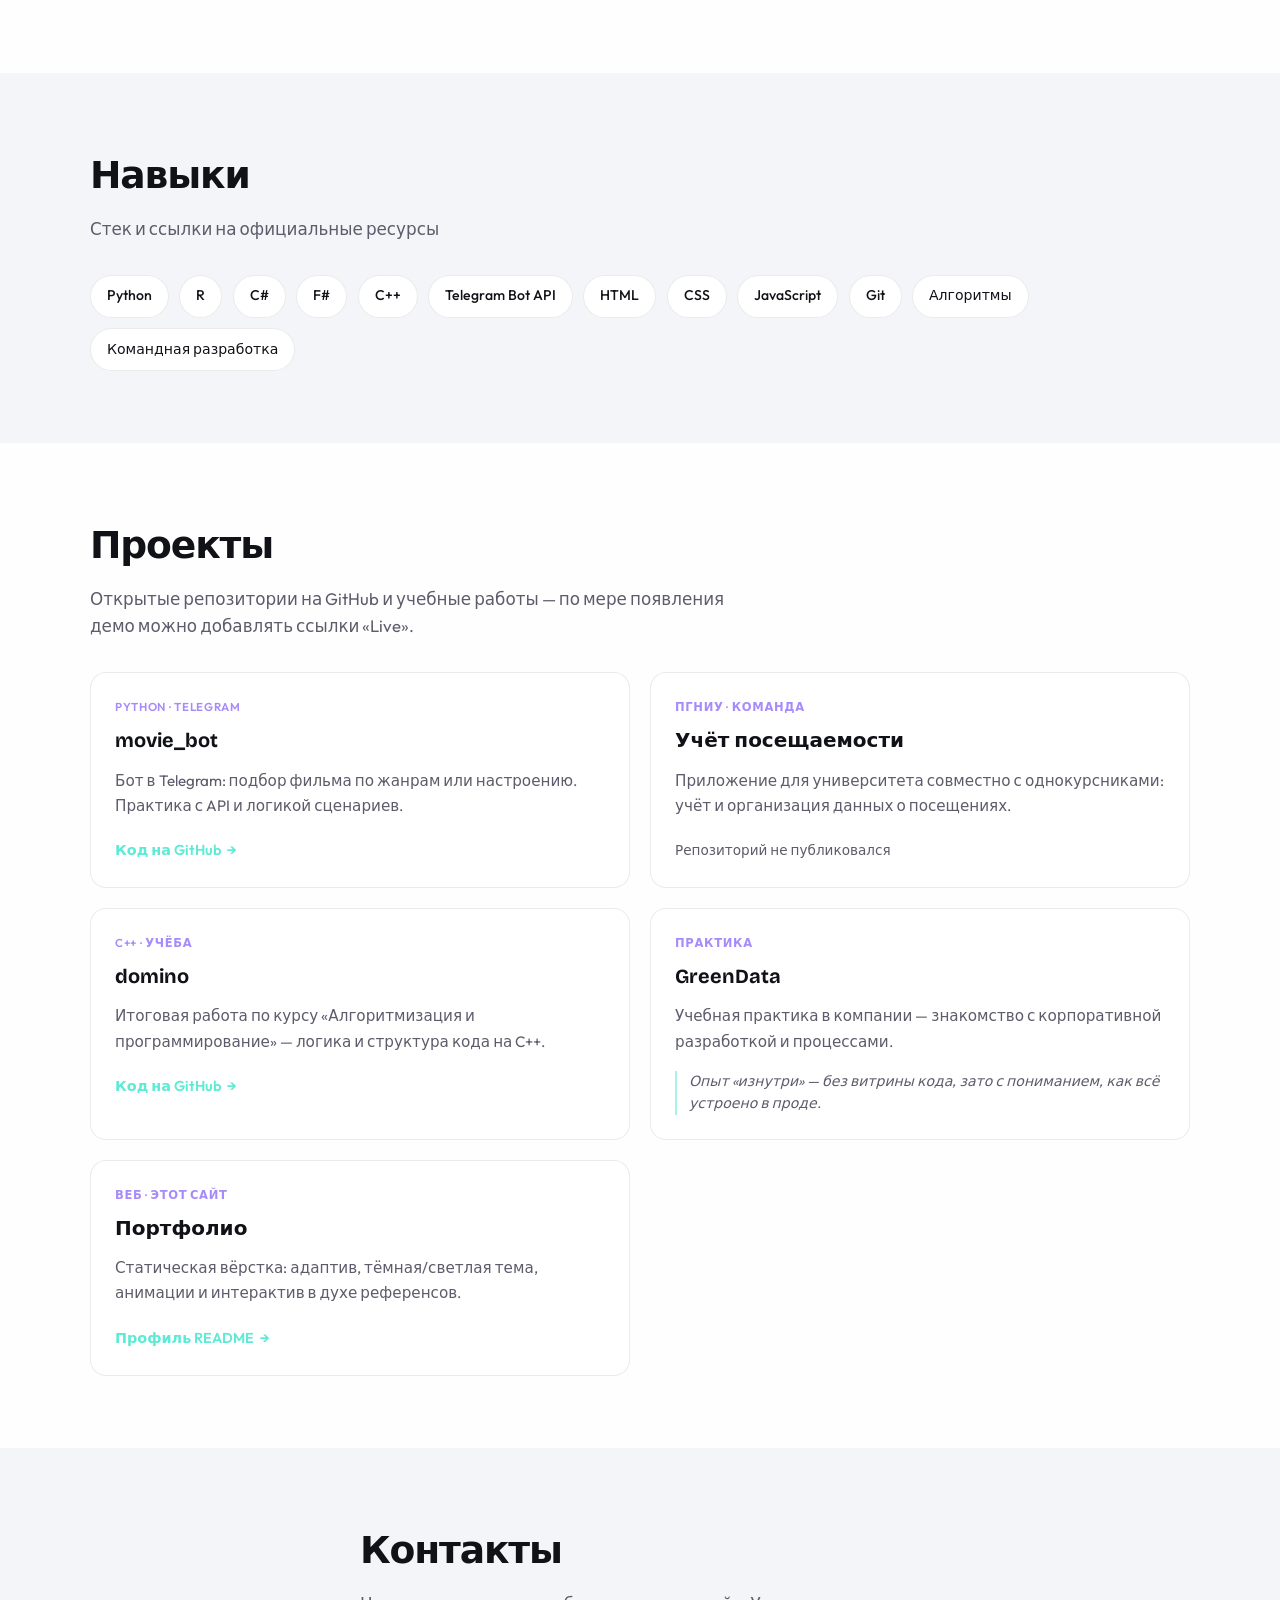
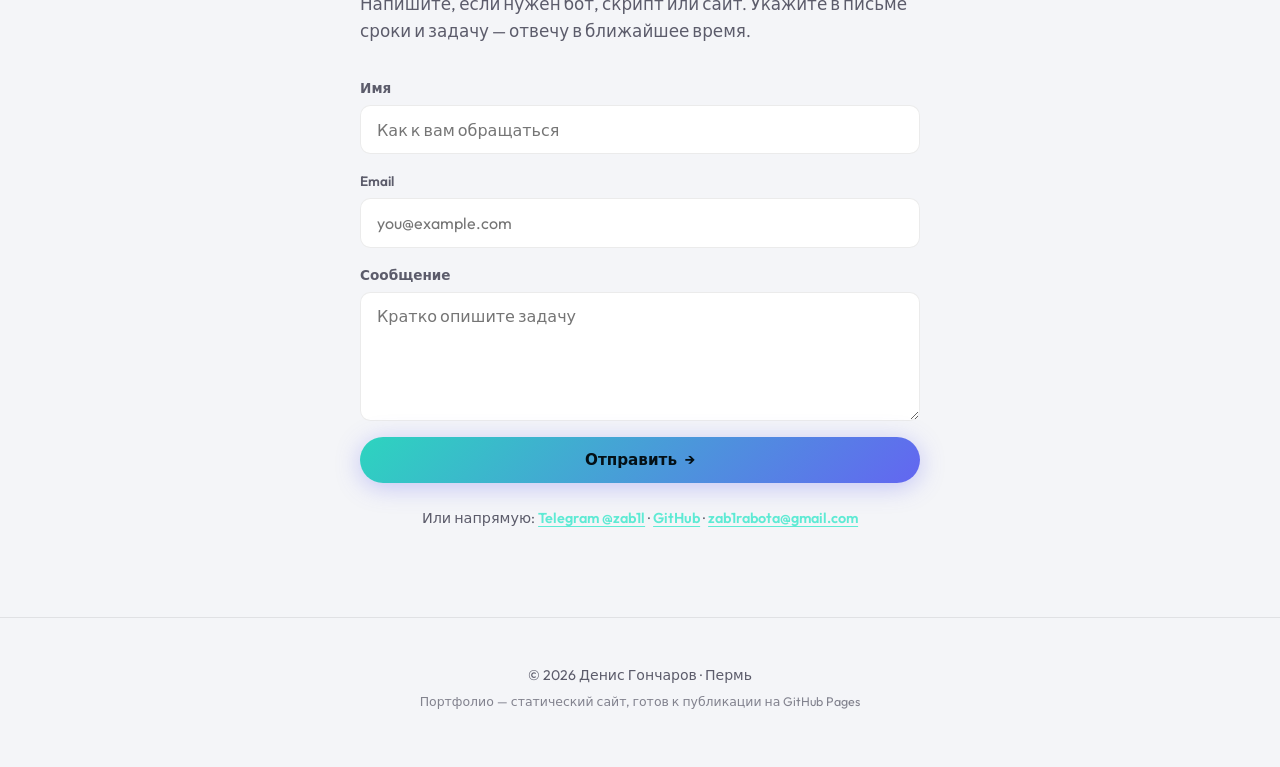
==== commit a1f03913: "Redesign: loader, typing hero, bg zoom, fonts, smooth scroll, about/skills updates Made-with: Cursor" ====
--- a/index.html
+++ b/index.html
@@ -3,18 +3,35 @@
 <head>
   <meta charset="UTF-8" />
   <meta name="viewport" content="width=device-width, initial-scale=1.0" />
-  <meta name="description" content="Денис Гончаров — студент ПГНИУ (ПМИ), Python, Telegram-боты, веб. Пермь. GitHub: zab1yak." />
+  <meta name="description" content="Денис Гончаров — студент ПГНИУ (ПМИ), Python, Telegram-боты, веб. Пермь." />
   <title>Денис Гончаров — портфолио</title>
   <link rel="preconnect" href="https://fonts.googleapis.com" />
   <link rel="preconnect" href="https://fonts.gstatic.com" crossorigin />
-  <link href="https://fonts.googleapis.com/css2?family=DM+Sans:ital,opsz,wght@0,9..40,400;0,9..40,500;0,9..40,600;0,9..40,700;1,9..40,400&family=Syne:wght@400;500;600;700;800&display=swap" rel="stylesheet" />
+  <link
+    href="https://fonts.googleapis.com/css2?family=Bricolage+Grotesque:opsz,wght@12..96,400;12..96,600;12..96,700;12..96,800&family=Outfit:wght@300;400;500;600;700&family=IBM+Plex+Mono:wght@400;500&display=swap"
+    rel="stylesheet"
+  />
   <link rel="stylesheet" href="css/style.css" />
 </head>
 <body>
+  <div id="page-loader" class="page-loader" aria-live="polite" aria-busy="true">
+    <div class="page-loader__inner">
+      <div class="page-loader__orbit" aria-hidden="true">
+        <span class="page-loader__cap"></span>
+      </div>
+      <p class="page-loader__text">Загрузка</p>
+    </div>
+  </div>
+
+  <div class="page-bg" aria-hidden="true"></div>
   <div class="cursor-glow" aria-hidden="true"></div>
 
   <header class="site-header">
-    <a class="logo" href="#top">ДГ</a>
+    <div class="header-start">
+      <button type="button" class="nav-burger" aria-label="Открыть меню" aria-expanded="false">
+        <span></span><span></span><span></span>
+      </button>
+    </div>
     <nav class="nav" aria-label="Основная навигация">
       <a href="#about">Обо мне</a>
       <a href="#skills">Навыки</a>
@@ -41,11 +58,7 @@
         <span class="theme-icon theme-icon--sun" aria-hidden="true">☀</span>
         <span class="theme-icon theme-icon--moon" aria-hidden="true">☾</span>
       </button>
-      <a class="btn btn--small btn--outline nav-cta" href="#contact">Связаться</a>
     </div>
-    <button type="button" class="nav-burger" aria-label="Открыть меню" aria-expanded="false">
-      <span></span><span></span><span></span>
-    </button>
   </header>
 
   <div class="mobile-drawer" id="mobile-drawer" hidden>
@@ -66,6 +79,7 @@
           <span class="hero__hi">Привет, я</span>
           <span class="hero__name">Денис Гончаров</span>
         </h1>
+        <p class="hero-typewriter reveal is-visible" id="hero-typewriter">Пишу боты, сайты и скрипты.</p>
         <p class="hero__lead reveal is-visible">
           Студент направления <strong>«Прикладная математика и информатика»</strong> (экономический факультет).
           Разрабатываю <strong>Telegram-ботов</strong>, <strong>сайты</strong> и учусь превращать идеи в рабочий код.
@@ -79,27 +93,6 @@
           <a class="btn btn--ghost" href="#about">Обо мне</a>
         </div>
       </div>
-
-      <!-- Эффект в духе CodePen: 3D-плитки + параллакс от мыши -->
-      <div class="tilt-wrap" id="tilt-wrap">
-        <div class="tilt-app" id="tilt-app">
-          <div class="tiles">
-            <a href="#about" class="tile" style="--tile-accent: #5eead4" data-tile="01">
-              <header>Обо мне</header>
-            </a>
-            <a href="#projects" class="tile" style="--tile-accent: #a78bfa" data-tile="02">
-              <header>Проекты</header>
-            </a>
-            <a href="#skills" class="tile" style="--tile-accent: #fb923c" data-tile="03">
-              <header>Навыки</header>
-            </a>
-            <a href="#contact" class="tile" style="--tile-accent: #f472b6" data-tile="04">
-              <header>Связь</header>
-            </a>
-          </div>
-        </div>
-        <p class="tilt-hint reveal is-visible">Наведи на плитки — блок реагирует на курсор</p>
-      </div>
     </section>
 
     <section class="section section--about" id="about">
@@ -109,24 +102,34 @@
           <div class="about__text reveal">
             <p>
               Учусь в <strong>ПГНИУ</strong> на экономическом факультете, направление
-              <strong>«Прикладная математика и информатика»</strong> (2 курс). В разработке больше всего практики на
-              <strong>Python</strong>: <strong>Telegram-боты</strong> для учебы и своих задач (часть ранних работ не сохранилась —
-              с тех пор выкладываю код на <a class="inline-link" href="https://github.com/zab1yak" target="_blank" rel="noopener noreferrer">GitHub</a>).
+              <strong>«Прикладная математика и информатика»</strong> (2 курс). Пишу код на
+              <strong>Python</strong>, <strong>C++</strong>, <strong>C#</strong>, <strong>F#</strong> и <strong>R</strong>
+              — от учебных задач и ботов до небольших приложений и анализа данных.
             </p>
             <p>
               С однокурсниками делали <strong>приложение для учёта посещаемости</strong> для нужд университета.
-              Есть опыт <strong>вёрстки и простых сайтов</strong>, учебные проекты на <strong>C++</strong>.
-              Проходил <strong>учебную практику в GreenData</strong> — познакомился с процессами в IT-компании.
+              Есть опыт <strong>вёрстки и простых сайтов</strong>. Проходил
+              <strong>учебную практику в GreenData</strong> — увидел изнутри, как устроены процессы в IT-компании.
+            </p>
+            <p>
+              <strong>Награды и активности:</strong> благодарность кафедры информационных систем и математических методов в экономике
+              (ПГНИУ, 2023); участие в проекте «Технологии суверенитета» X фестиваля «Переменим Пермь» (2023); призёр
+              открытой краевой олимпиады по информатике (Пермский политех, 2023); сертификат проекта «Открытый университет»
+              Пермского политеха за подготовку к ЕГЭ и активное участие (2024). Есть
+              <a class="inline-link" href="https://stepik.org/course/58852/promo" target="_blank" rel="noopener noreferrer"
+                >сертификат курса на Stepik</a
+              >
+              (программирование и смежные темы).
+            </p>
+            <p>
+              <strong>Спорт и команда:</strong> веду активный образ жизни и с удовольствием подключаюсь к корпоративному спорту —
+              турнирам, зарядкам, лыжам, залу или любому формату, где важны дух команды и здоровый ритм. Готов влиться в
+              спортивную жизнь компании в любом направлении, где нужны надёжные участники.
             </p>
             <p class="about__tagline">
               Открыт к заказам на ботов, скрипты и лендинги · пишу аккуратно и в срок.
             </p>
           </div>
-          <ul class="about__highlights reveal">
-            <li><span>ПГНИУ</span> ПМИ, экономический факультет</li>
-            <li><span>GreenData</span> Учебная практика</li>
-            <li><span>GitHub</span> @zab1yak</li>
-          </ul>
         </div>
       </div>
     </section>
@@ -134,17 +137,20 @@
     <section class="section section--skills" id="skills">
       <div class="section__inner">
         <h2 class="section__title reveal">Навыки</h2>
-        <p class="section__subtitle reveal">Стек, с которым работаю чаще всего</p>
+        <p class="section__subtitle reveal">Стек и ссылки на официальные ресурсы</p>
         <div class="skills-cloud reveal">
-          <span class="skill-pill">Python</span>
-          <span class="skill-pill">Telegram Bot API</span>
-          <span class="skill-pill">C++</span>
-          <span class="skill-pill">HTML</span>
-          <span class="skill-pill">CSS</span>
-          <span class="skill-pill">JavaScript</span>
-          <span class="skill-pill">Git</span>
-          <span class="skill-pill">Алгоритмы</span>
-          <span class="skill-pill">Командная разработка</span>
+          <a class="skill-pill" href="https://www.python.org/" target="_blank" rel="noopener noreferrer">Python</a>
+          <a class="skill-pill" href="https://www.r-project.org/" target="_blank" rel="noopener noreferrer">R</a>
+          <a class="skill-pill" href="https://learn.microsoft.com/dotnet/csharp/" target="_blank" rel="noopener noreferrer">C#</a>
+          <a class="skill-pill" href="https://learn.microsoft.com/dotnet/fsharp/" target="_blank" rel="noopener noreferrer">F#</a>
+          <a class="skill-pill" href="https://isocpp.org/" target="_blank" rel="noopener noreferrer">C++</a>
+          <a class="skill-pill" href="https://core.telegram.org/bots/api" target="_blank" rel="noopener noreferrer">Telegram Bot API</a>
+          <a class="skill-pill" href="https://html.spec.whatwg.org/" target="_blank" rel="noopener noreferrer">HTML</a>
+          <a class="skill-pill" href="https://www.w3.org/Style/CSS/" target="_blank" rel="noopener noreferrer">CSS</a>
+          <a class="skill-pill" href="https://tc39.es/ecma262/" target="_blank" rel="noopener noreferrer">JavaScript</a>
+          <a class="skill-pill" href="https://git-scm.com/" target="_blank" rel="noopener noreferrer">Git</a>
+          <a class="skill-pill" href="https://ru.wikipedia.org/wiki/Алгоритм" target="_blank" rel="noopener noreferrer">Алгоритмы</a>
+          <a class="skill-pill" href="https://git-scm.com/book/ru/v2" target="_blank" rel="noopener noreferrer">Командная разработка</a>
         </div>
       </div>
     </section>
@@ -193,7 +199,7 @@
               Учебная практика в компании — знакомство с корпоративной разработкой и процессами.
             </p>
             <div class="project-card__links">
-              <span class="project-card__muted">Без публичного репозитория</span>
+              <span class="project-card__creative">Опыт «изнутри» — без витрины кода, зато с пониманием, как всё устроено в проде.</span>
             </div>
           </article>
           <article class="project-card reveal">
--- a/css/style.css
+++ b/css/style.css
@@ -2,7 +2,6 @@
 :root {
   --duration: 0.45s;
   --ease-out: cubic-bezier(0.22, 1, 0.36, 1);
-  --ease-tile: cubic-bezier(0.7, 0, 0.2, 1);
 
   --bg: #07080d;
   --bg-elevated: #0f1118;
@@ -13,10 +12,14 @@
   --accent: #5eead4;
   --accent-2: #a78bfa;
   --glow: rgba(94, 234, 212, 0.35);
+  --caret: #e8ff47;
 
   --header-h: 4.25rem;
-  --font-display: "Syne", system-ui, sans-serif;
-  --font-body: "DM Sans", system-ui, sans-serif;
+  --font-display: "Bricolage Grotesque", system-ui, sans-serif;
+  --font-body: "Outfit", system-ui, sans-serif;
+  --font-mono: "IBM Plex Mono", ui-monospace, monospace;
+
+  --bg-image: url("https://i.ytimg.com/vi/uh_J97cdvd8/maxresdefault.jpg");
 }
 
 html[data-theme="light"] {
@@ -36,13 +39,10 @@
 }
 
 html {
-  scroll-behavior: smooth;
+  scroll-behavior: auto;
 }
 
 @media (prefers-reduced-motion: reduce) {
-  html {
-    scroll-behavior: auto;
-  }
   *,
   *::before,
   *::after {
@@ -63,6 +63,10 @@
   transition: background var(--duration) var(--ease-out), color var(--duration) var(--ease-out);
 }
 
+body.is-loading {
+  overflow: hidden;
+}
+
 body.is-drawer-open {
   overflow: hidden;
 }
@@ -70,6 +74,117 @@
 a {
   color: inherit;
   text-decoration: none;
+}
+
+/* --- Full-page background + slow zoom --- */
+.page-bg {
+  position: fixed;
+  inset: 0;
+  z-index: -1;
+  background-color: var(--bg);
+  background-image: var(--bg-image);
+  background-size: cover;
+  background-position: calc(50% + var(--bg-tx, 0%)) calc(50% + var(--bg-ty, 0%));
+  transform: scale(1.08);
+  animation: bgKenBurns 32s ease-in-out infinite alternate;
+  pointer-events: none;
+}
+
+@keyframes bgKenBurns {
+  from {
+    transform: scale(1.06);
+  }
+  to {
+    transform: scale(1.18);
+  }
+}
+
+.page-bg::after {
+  content: "";
+  position: absolute;
+  inset: 0;
+  background: linear-gradient(
+      165deg,
+      color-mix(in srgb, var(--bg) 82%, transparent) 0%,
+      color-mix(in srgb, var(--bg) 88%, transparent) 45%,
+      color-mix(in srgb, var(--bg) 92%, transparent) 100%
+    ),
+    radial-gradient(ellipse 90% 70% at 50% 0%, transparent 0%, color-mix(in srgb, var(--bg) 75%, transparent) 100%);
+}
+
+html[data-theme="light"] .page-bg::after {
+  background: linear-gradient(
+      165deg,
+      color-mix(in srgb, var(--bg) 70%, transparent) 0%,
+      color-mix(in srgb, var(--bg) 85%, transparent) 100%
+    ),
+    radial-gradient(ellipse 90% 70% at 50% 0%, rgba(255, 255, 255, 0.2) 0%, rgba(244, 245, 248, 0.92) 100%);
+}
+
+@media (prefers-reduced-motion: reduce) {
+  .page-bg {
+    animation: none;
+    transform: scale(1.1);
+  }
+}
+
+/* --- Page loader --- */
+.page-loader {
+  position: fixed;
+  inset: 0;
+  z-index: 10000;
+  display: grid;
+  place-items: center;
+  background: var(--bg);
+  transition: opacity 0.55s var(--ease-out), visibility 0.55s;
+}
+
+.page-loader--done {
+  opacity: 0;
+  visibility: hidden;
+  pointer-events: none;
+}
+
+.page-loader__inner {
+  text-align: center;
+}
+
+.page-loader__orbit {
+  width: 56px;
+  height: 56px;
+  margin: 0 auto 1rem;
+  position: relative;
+  display: grid;
+  place-items: center;
+}
+
+.page-loader__cap {
+  width: 14px;
+  height: 14px;
+  border-radius: 50%;
+  background: linear-gradient(135deg, var(--accent), #fb923c);
+  box-shadow: 0 0 24px var(--glow);
+  animation: loaderCap 1.1s ease-in-out infinite;
+}
+
+@keyframes loaderCap {
+  from,
+  to {
+    transform: rotate(-45deg) translate(18px, 0);
+  }
+  50% {
+    transform: rotate(0deg) translate(18px, 0);
+  }
+}
+
+.page-loader__text {
+  margin: 0;
+  font-size: 0.85rem;
+  font-weight: 600;
+  letter-spacing: 0.12em;
+  text-transform: uppercase;
+  color: var(--text-muted);
+  font-family: var(--font-display);
 }
 
 /* --- Cursor glow (desktop) --- */
@@ -83,7 +198,7 @@
   border-radius: 50%;
   background: radial-gradient(circle, var(--glow) 0%, transparent 70%);
   z-index: 0;
-  opacity: 0.5;
+  opacity: 0.45;
   transform: translate3d(-100px, -100px, 0);
   transition: opacity 0.3s ease;
 }
@@ -100,7 +215,7 @@
   }
 }
 
-/* --- Header --- */
+/* --- Header (grid: burger | nav | actions) --- */
 .site-header {
   position: fixed;
   top: 0;
@@ -108,38 +223,28 @@
   right: 0;
   z-index: 100;
   height: var(--header-h);
-  display: flex;
+  display: grid;
+  grid-template-columns: 1fr auto 1fr;
   align-items: center;
-  justify-content: space-between;
-  padding: 0 1.5rem;
-  background: color-mix(in srgb, var(--bg) 75%, transparent);
+  padding: 0 1rem 0 1.25rem;
+  background: color-mix(in srgb, var(--bg) 78%, transparent);
   backdrop-filter: blur(14px);
   -webkit-backdrop-filter: blur(14px);
   border-bottom: 1px solid var(--border);
 }
 
-.logo {
-  font-family: var(--font-display);
-  font-weight: 800;
-  font-size: 1.15rem;
-  letter-spacing: -0.02em;
-  padding: 0.5rem 0.75rem;
-  border-radius: 0.5rem;
-  background: linear-gradient(135deg, var(--accent), var(--accent-2));
-  -webkit-background-clip: text;
-  background-clip: text;
-  color: transparent;
-  transition: transform var(--duration) var(--ease-out);
-}
-
-.logo:hover {
-  transform: scale(1.05);
+.header-start {
+  justify-self: start;
+  display: flex;
+  align-items: center;
+  min-width: 2.5rem;
 }
 
 .nav {
   display: none;
   gap: 2rem;
   align-items: center;
+  justify-self: center;
 }
 
 .nav a {
@@ -177,6 +282,7 @@
   display: none;
   align-items: center;
   gap: 0.75rem;
+  justify-self: end;
 }
 
 .header-github {
@@ -337,11 +443,6 @@
   transition: transform 0.25s var(--ease-out), box-shadow 0.25s ease, background 0.25s ease, color 0.25s ease;
 }
 
-.btn--small {
-  padding: 0.55rem 1.1rem;
-  font-size: 0.85rem;
-}
-
 .btn--primary {
   background: linear-gradient(135deg, #2dd4bf, #6366f1);
   color: #041016;
@@ -369,18 +470,6 @@
   transform: translateY(-2px);
 }
 
-.btn--outline {
-  background: transparent;
-  color: var(--text);
-  border: 1px solid var(--border);
-}
-
-.btn--outline:hover {
-  border-color: var(--accent-2);
-  color: var(--accent-2);
-  transform: translateY(-1px);
-}
-
 .btn--full {
   width: 100%;
 }
@@ -397,10 +486,11 @@
 .hero {
   position: relative;
   min-height: 100vh;
-  padding: calc(var(--header-h) + 2.5rem) 1.5rem 3rem;
+  min-height: 100svh;
+  padding: calc(var(--header-h) + 3rem) 1.5rem 4rem;
   display: flex;
   flex-direction: column;
-  gap: 2.5rem;
+  justify-content: center;
   z-index: 1;
 }
 
@@ -410,8 +500,8 @@
   background-image: linear-gradient(var(--border) 1px, transparent 1px),
     linear-gradient(90deg, var(--border) 1px, transparent 1px);
   background-size: 48px 48px;
-  mask-image: radial-gradient(ellipse 80% 60% at 50% 20%, black 20%, transparent 70%);
-  opacity: 0.45;
+  mask-image: radial-gradient(ellipse 80% 60% at 50% 25%, black 15%, transparent 65%);
+  opacity: 0.35;
   pointer-events: none;
 }
 
@@ -421,12 +511,13 @@
 }
 
 .hero__eyebrow {
-  font-size: 0.8rem;
+  font-size: 0.78rem;
   font-weight: 600;
   letter-spacing: 0.14em;
   text-transform: uppercase;
   color: var(--accent);
   margin-bottom: 1rem;
+  font-family: var(--font-display);
 }
 
 .hero__title {
@@ -434,7 +525,7 @@
   font-weight: 800;
   line-height: 1.05;
   letter-spacing: -0.03em;
-  margin: 0 0 1.25rem;
+  margin: 0 0 1rem;
 }
 
 .hero__hi {
@@ -454,6 +545,41 @@
   color: transparent;
 }
 
+/* Typing line */
+.hero-typewriter {
+  font-family: var(--font-mono);
+  font-size: clamp(0.95rem, 2.4vw, 1.15rem);
+  font-weight: 500;
+  color: color-mix(in srgb, var(--accent) 92%, var(--text));
+  margin: 0 0 1.25rem;
+  white-space: nowrap;
+  overflow: hidden;
+  width: 0;
+  max-width: 100%;
+  border-right: 3px solid var(--caret);
+  animation: heroTyping 3.4s steps(var(--tw-steps, 28), end) 0.75s forwards, heroCaret 0.85s step-end infinite;
+  animation-delay: 0.75s, 0.75s;
+}
+
+@keyframes heroTyping {
+  to {
+    width: calc(var(--tw-steps, 28) * 1ch);
+  }
+}
+
+@keyframes heroCaret {
+  50% {
+    border-color: transparent;
+  }
+}
+
+@media (max-width: 480px) {
+  .hero-typewriter {
+    font-size: 0.82rem;
+    letter-spacing: -0.02em;
+  }
+}
+
 .hero__lead {
   color: var(--text-muted);
   margin: 0 0 1.75rem;
@@ -469,203 +595,6 @@
   display: flex;
   flex-wrap: wrap;
   gap: 0.75rem;
-}
-
-/* --- Tilt tiles (адаптация keyframers / CodePen) --- */
-.tilt-wrap {
-  position: relative;
-  flex: 1;
-  min-height: 280px;
-  display: flex;
-  flex-direction: column;
-  align-items: center;
-  justify-content: center;
-  perspective: 801px;
-  perspective-origin: center center;
-}
-
-.tilt-app {
-  width: 100%;
-  max-width: min(90vmin, 720px);
-  height: min(55vmin, 360px);
-  min-height: 240px;
-  display: flex;
-  transform-style: preserve-3d;
-}
-
-.tiles {
-  margin: auto;
-  width: 100%;
-  height: 100%;
-  display: grid;
-  grid-template: 1fr 1fr / 1fr 1fr;
-  gap: clamp(0.75rem, 3vmin, 1.5rem);
-  transform-style: preserve-3d;
-  transform: translateZ(-100px) rotateX(50deg)
-    rotateX(calc(-15deg * var(--rot-x, 0))) rotateY(calc(-15deg * var(--rot-y, 0)));
-  transition: transform 0.15s linear;
-  counter-reset: tileCounter;
-}
-
-.tile {
-  counter-increment: tileCounter;
-  opacity: 0.99;
-  display: grid;
-  grid-template: 50% 50% / 50% 50%;
-  padding: 1rem;
-  background: #555
-    radial-gradient(circle at top center, rgba(255, 255, 255, 0.75), transparent);
-  border-radius: 0.35rem;
-  text-decoration: none;
-  color: inherit;
-  transform-style: preserve-3d;
-  transition: transform var(--duration) var(--ease-tile), background-color var(--duration) linear,
-    box-shadow var(--duration) ease;
-  overflow: hidden;
-  border: 1px solid rgba(255, 255, 255, 0.06);
-}
-
-.tile::before {
-  content: counter(tileCounter, decimal-leading-zero);
-  position: absolute;
-  bottom: 0;
-  right: 0;
-  width: 50%;
-  font-family: var(--font-display);
-  font-size: clamp(2.5rem, 14vmin, 4.5rem);
-  font-weight: 800;
-  opacity: 0.18;
-  line-height: 1;
-  transform: scale(0.6);
-  transform-origin: 50% 0%;
-  align-self: flex-end;
-  transition: inherit;
-  pointer-events: none;
-}
-
-.tile header {
-  grid-column: 2;
-  grid-row: 2 / 3;
-  font-family: var(--font-display);
-  font-size: clamp(0.7rem, 2vmin, 0.95rem);
-  font-weight: 700;
-  color: #fff;
-  text-shadow: 0 0.15rem 0.6rem rgba(0, 0, 0, 0.35);
-  white-space: nowrap;
-  display: flex;
-  justify-content: flex-end;
-  align-items: flex-end;
-  transition: inherit;
-  transition-property: transform, color, opacity;
-}
-
-.tile header::after {
-  content: "";
-  display: inline-block;
-  top: 0.5em;
-  height: 1px;
-  width: 40%;
-  margin-left: 1rem;
-  background-color: rgba(255, 255, 255, 0.35);
-  transform-origin: 0 0;
-  transition: inherit;
-  align-self: center;
-}
-
-.tile:hover {
-  background-color: var(--tile-accent, #22c55e);
-  transform: translateZ(20px);
-  box-shadow: 0 20px 50px rgba(0, 0, 0, 0.45);
-}
-
-.tile:hover::before {
-  transform: translateX(-20%) scale(1);
-  opacity: 0.25;
-  color: #000;
-}
-
-.tile:hover header {
-  transform: translate(40%, -90%);
-  color: rgba(0, 0, 0, 0.55);
-}
-
-.tile:hover header::after {
-  transform: scaleX(0);
-}
-
-.tilt-hint {
-  margin-top: 1.25rem;
-  font-size: 0.8rem;
-  color: var(--text-muted);
-  text-align: center;
-}
-
-/* Mouser dot — как в CodePen */
-.mouser {
-  pointer-events: none;
-  position: fixed;
-  top: 0;
-  left: 0;
-  width: 10px;
-  height: 10px;
-  border-radius: 50%;
-  background: #fff;
-  z-index: 1000;
-  mix-blend-mode: difference;
-  transform: translate(
-      calc(1px * var(--mouse-x, 50vw) - 50%),
-      calc(1px * var(--mouse-y, 50vh) - 50%)
-    )
-    scale(calc(1 + var(--over, 0) * 0.6));
-  transition: transform 0.15s ease-out, opacity 0.2s ease;
-  opacity: 0;
-}
-
-body.show-mouser .mouser {
-  opacity: 0.9;
-}
-
-@media (max-width: 640px) {
-  .tilt-app {
-    min-height: 280px;
-    height: auto;
-  }
-  .tiles {
-    transform: translateZ(0) rotateX(0) rotateY(0);
-    gap: 0.65rem;
-  }
-  .tile {
-    min-height: 100px;
-    grid-template: 1fr / 1fr;
-    padding: 0.85rem;
-  }
-  .tile header {
-    grid-column: 1;
-    grid-row: 1;
-    justify-content: flex-start;
-    white-space: normal;
-  }
-  .tile::before {
-    font-size: 2rem;
-    top: 0.35rem;
-    right: 0.5rem;
-    bottom: auto;
-    left: auto;
-    width: auto;
-  }
-  .tile:hover {
-    transform: translateY(-4px) scale(1.02);
-  }
-  .tile:hover header {
-    transform: none;
-    color: rgba(0, 0, 0, 0.7);
-  }
-}
-
-@media (prefers-reduced-motion: reduce) {
-  .tiles {
-    transform: translateZ(0) rotateX(0) rotateY(0) !important;
-  }
 }
 
 /* --- Sections --- */
@@ -676,7 +605,7 @@
 }
 
 .section:nth-child(even) {
-  background: var(--bg-elevated);
+  background: color-mix(in srgb, var(--bg-elevated) 88%, transparent);
 }
 
 .section__inner {
@@ -716,15 +645,7 @@
 
 /* About */
 .about__layout {
-  display: grid;
-  gap: 2.5rem;
-}
-
-@media (min-width: 800px) {
-  .about__layout {
-    grid-template-columns: 1.2fr 0.8fr;
-    align-items: start;
-  }
+  max-width: 48rem;
 }
 
 .about__text p {
@@ -744,41 +665,6 @@
   margin-top: 1.5rem !important;
 }
 
-.about__highlights {
-  list-style: none;
-  margin: 0;
-  padding: 0;
-  display: flex;
-  flex-direction: column;
-  gap: 1rem;
-}
-
-.about__highlights li {
-  padding: 1rem 1.15rem;
-  background: var(--surface);
-  border: 1px solid var(--border);
-  border-radius: 0.75rem;
-  font-size: 0.95rem;
-  transition: transform 0.3s var(--ease-out), border-color 0.3s ease, box-shadow 0.3s ease;
-}
-
-.about__highlights li:hover {
-  transform: translateY(-3px);
-  border-color: color-mix(in srgb, var(--accent) 50%, var(--border));
-  box-shadow: 0 12px 40px rgba(0, 0, 0, 0.2);
-}
-
-.about__highlights span {
-  display: block;
-  font-family: var(--font-display);
-  font-weight: 700;
-  font-size: 0.75rem;
-  letter-spacing: 0.08em;
-  text-transform: uppercase;
-  color: var(--accent);
-  margin-bottom: 0.25rem;
-}
-
 /* Skills */
 .skills-cloud {
   display: flex;
@@ -786,20 +672,27 @@
   gap: 0.65rem;
 }
 
-.skill-pill {
+a.skill-pill {
   padding: 0.55rem 1rem;
   font-size: 0.88rem;
   font-weight: 500;
   border-radius: 999px;
   background: var(--surface);
   border: 1px solid var(--border);
-  transition: transform 0.25s var(--ease-out), border-color 0.25s ease, background 0.25s ease;
-}
-
-.skill-pill:hover {
+  transition: transform 0.25s var(--ease-out), border-color 0.25s ease, background 0.25s ease, color 0.2s ease;
+  color: var(--text);
+}
+
+a.skill-pill:hover {
   transform: translateY(-3px) scale(1.03);
   border-color: var(--accent-2);
   background: color-mix(in srgb, var(--accent-2) 12%, var(--surface));
+  color: var(--text);
+}
+
+a.skill-pill:focus-visible {
+  outline: 2px solid var(--accent);
+  outline-offset: 3px;
 }
 
 /* Projects */
@@ -877,6 +770,16 @@
 .project-card__muted {
   font-size: 0.85rem;
   color: var(--text-muted);
+}
+
+.project-card__creative {
+  display: block;
+  font-size: 0.88rem;
+  line-height: 1.55;
+  color: var(--text-muted);
+  font-style: italic;
+  border-left: 2px solid color-mix(in srgb, var(--accent) 55%, transparent);
+  padding-left: 0.75rem;
 }
 
 /* Contact form */
@@ -924,13 +827,6 @@
   text-align: center;
 }
 
-.contact-alt__hint {
-  display: block;
-  margin-top: 0.5rem;
-  font-size: 0.78rem;
-  opacity: 0.8;
-}
-
 .inline-link {
   color: var(--accent);
   font-weight: 600;
@@ -950,6 +846,8 @@
   border-top: 1px solid var(--border);
   color: var(--text-muted);
   font-size: 0.88rem;
+  position: relative;
+  z-index: 1;
 }
 
 .site-footer p {
@@ -960,3 +858,8 @@
   font-size: 0.78rem;
   opacity: 0.75;
 }
+
+main {
+  position: relative;
+  z-index: 1;
+}
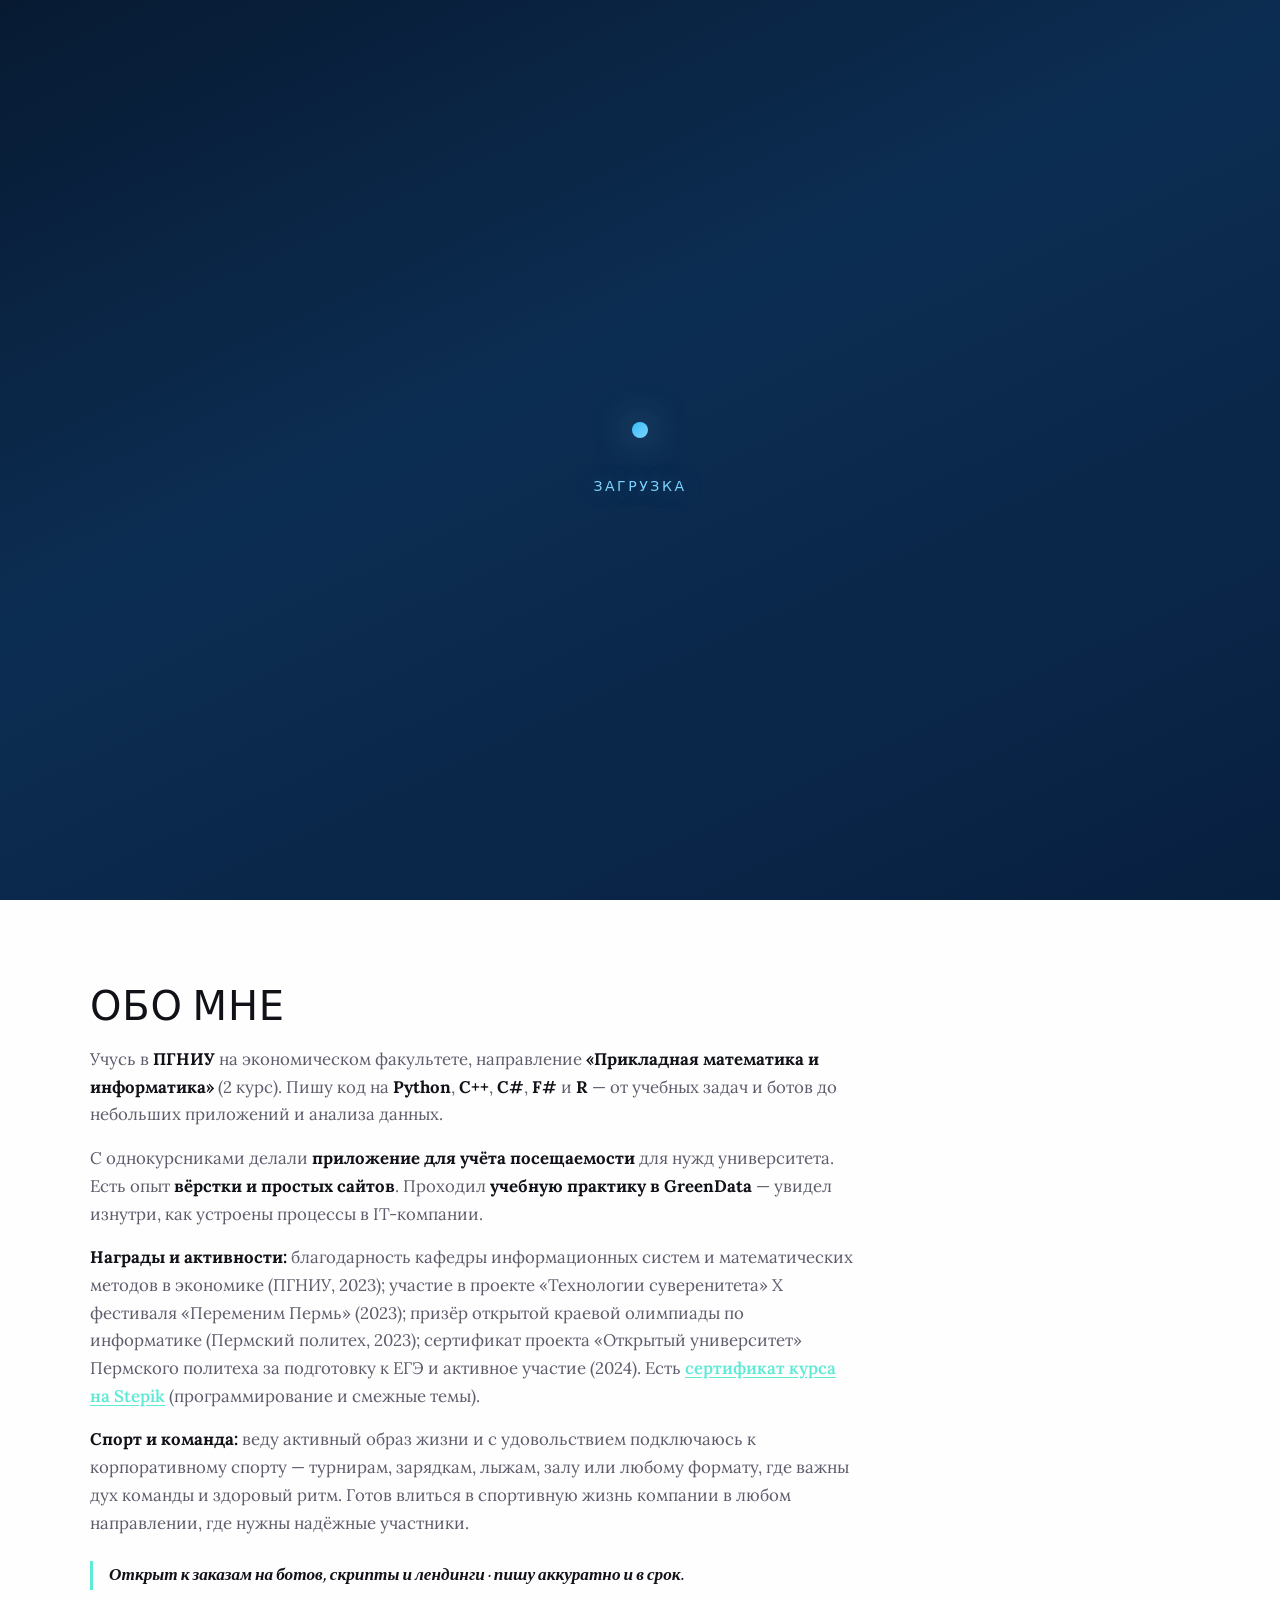
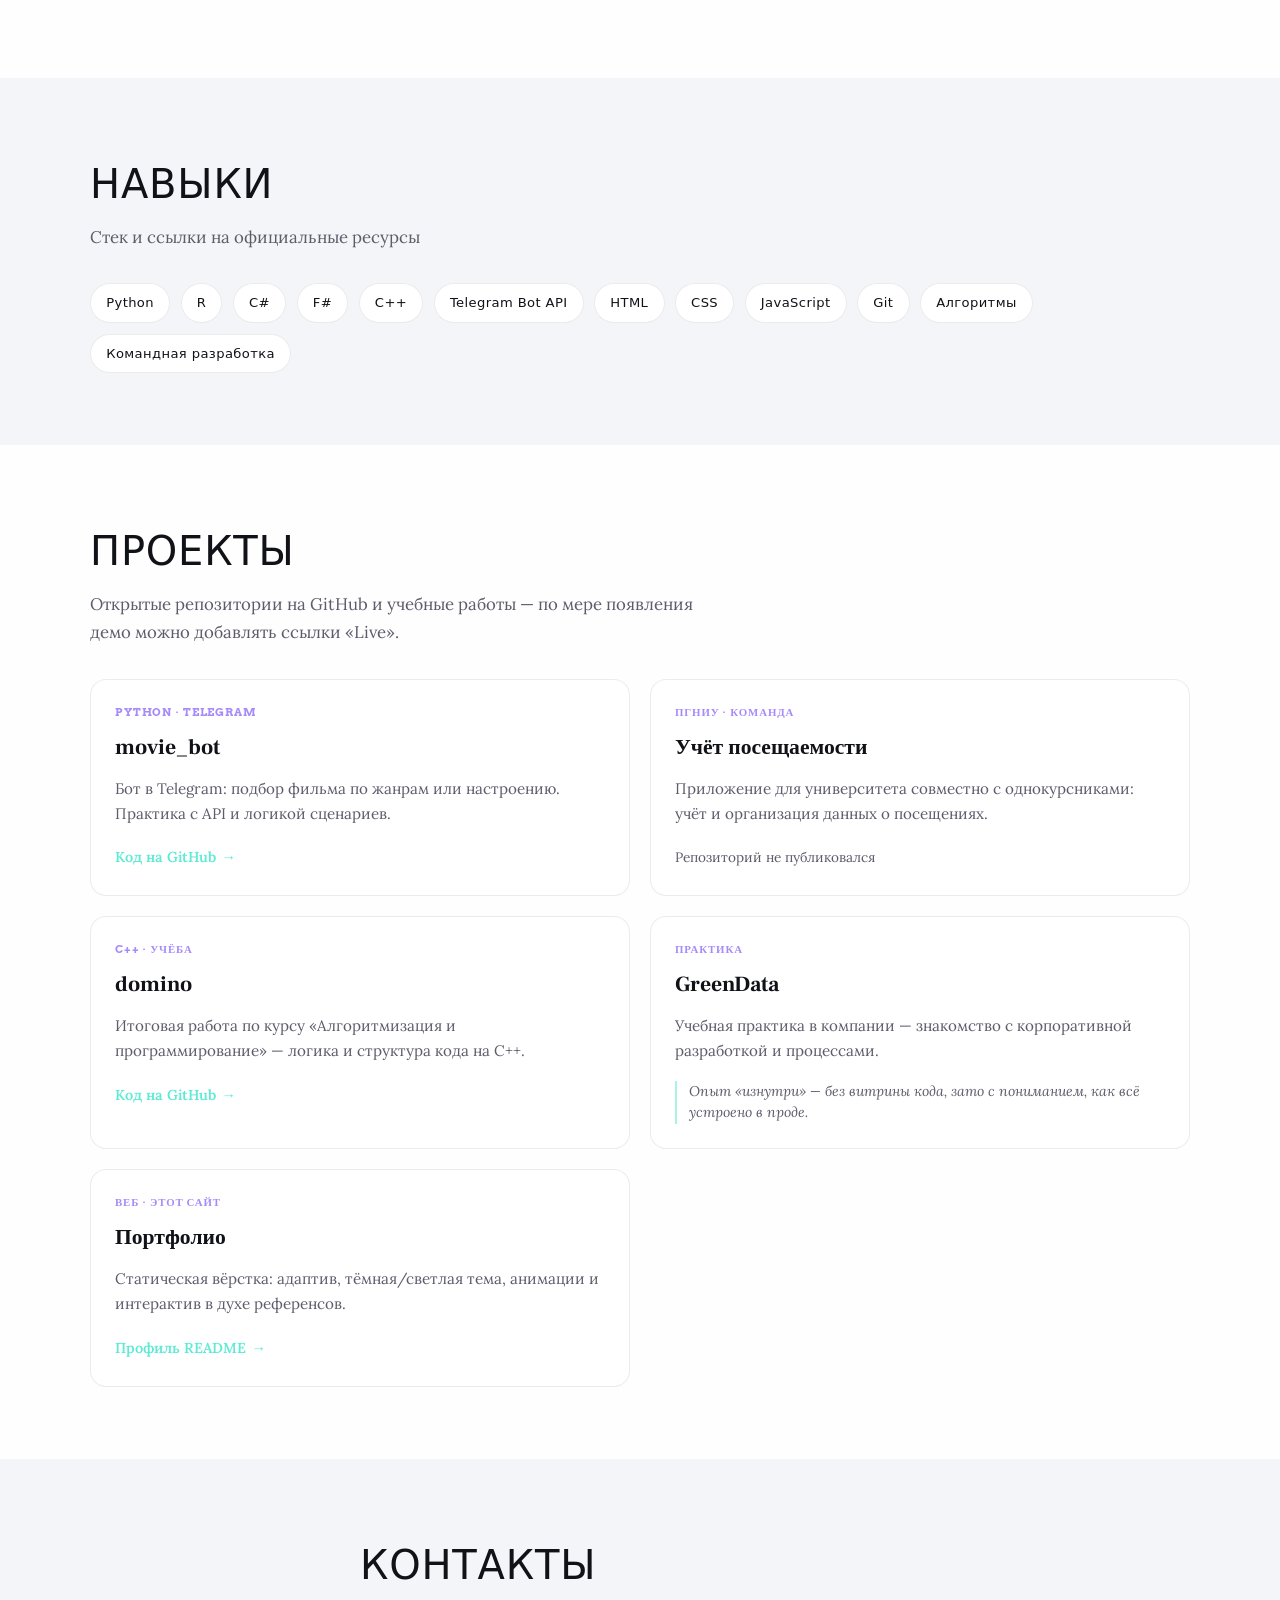
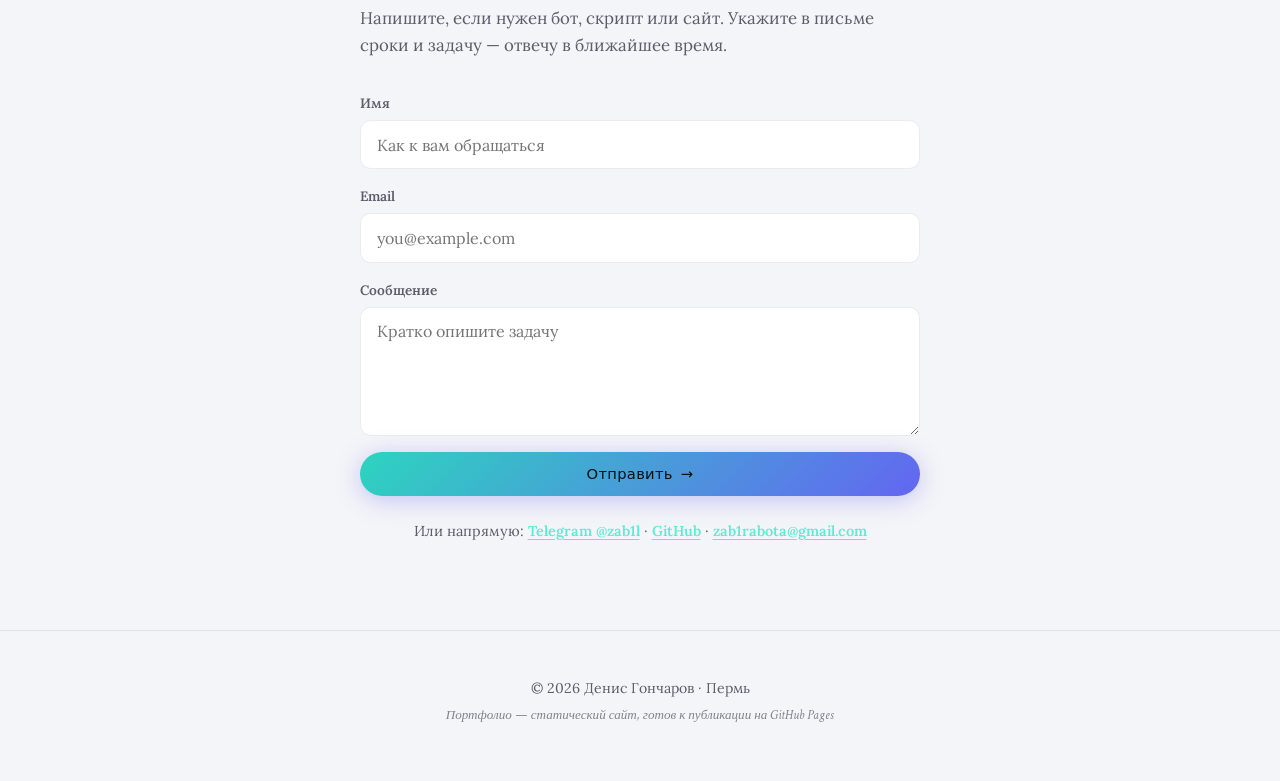
==== commit 6f41230b: "Loader 2s blue/cyan, new font stack, RU/EN i18n with localStorage Made-with: Cursor" ====
--- a/index.html
+++ b/index.html
@@ -8,7 +8,7 @@
   <link rel="preconnect" href="https://fonts.googleapis.com" />
   <link rel="preconnect" href="https://fonts.gstatic.com" crossorigin />
   <link
-    href="https://fonts.googleapis.com/css2?family=Bricolage+Grotesque:opsz,wght@12..96,400;12..96,600;12..96,700;12..96,800&family=Outfit:wght@300;400;500;600;700&family=IBM+Plex+Mono:wght@400;500&display=swap"
+    href="https://fonts.googleapis.com/css2?family=Arvo:ital,wght@0,400;0,700;1,400&family=Crimson+Text:ital,wght@0,400;0,600;0,700;1,400&family=Fjalla+One&family=Frank+Ruhl+Libre:wght@400;500;700&family=IBM+Plex+Mono:wght@400;500&family=Lora:ital,wght@0,400;0,500;0,600;0,700;1,400&family=Rakkas&display=swap"
     rel="stylesheet"
   />
   <link rel="stylesheet" href="css/style.css" />
@@ -19,7 +19,7 @@
       <div class="page-loader__orbit" aria-hidden="true">
         <span class="page-loader__cap"></span>
       </div>
-      <p class="page-loader__text">Загрузка</p>
+      <p class="page-loader__text" data-i18n="loaderLoading">Загрузка</p>
     </div>
   </div>
 
@@ -28,22 +28,33 @@
 
   <header class="site-header">
     <div class="header-start">
-      <button type="button" class="nav-burger" aria-label="Открыть меню" aria-expanded="false">
+      <button
+        type="button"
+        class="nav-burger"
+        data-i18n-aria="ariaMenuOpen"
+        aria-label="Открыть меню"
+        aria-expanded="false"
+      >
         <span></span><span></span><span></span>
       </button>
     </div>
-    <nav class="nav" aria-label="Основная навигация">
-      <a href="#about">Обо мне</a>
-      <a href="#skills">Навыки</a>
-      <a href="#projects">Проекты</a>
-      <a href="#contact">Контакты</a>
+    <nav class="nav" data-i18n-aria-label="ariaNav" aria-label="Основная навигация">
+      <a href="#about" data-i18n="navAbout">Обо мне</a>
+      <a href="#skills" data-i18n="navSkills">Навыки</a>
+      <a href="#projects" data-i18n="navProjects">Проекты</a>
+      <a href="#contact" data-i18n="navContact">Контакты</a>
     </nav>
     <div class="header-actions">
+      <div class="lang-switch lang-switch--header" role="group" data-i18n-aria-label="ariaLang" aria-label="Язык интерфейса">
+        <button type="button" class="lang-switch__btn lang-switch__btn--active" data-set-lang="ru" aria-pressed="true">RU</button>
+        <button type="button" class="lang-switch__btn" data-set-lang="en" aria-pressed="false">EN</button>
+      </div>
       <a
         class="header-github"
         href="https://github.com/zab1yak"
         target="_blank"
         rel="noopener noreferrer"
+        data-i18n-aria="ariaGithub"
         aria-label="Профиль на GitHub"
         title="GitHub"
       >
@@ -54,7 +65,7 @@
           />
         </svg>
       </a>
-      <button type="button" class="theme-toggle" aria-label="Переключить тему" title="Тема">
+      <button type="button" class="theme-toggle" data-i18n-aria="ariaTheme" aria-label="Переключить тему" title="Тема">
         <span class="theme-icon theme-icon--sun" aria-hidden="true">☀</span>
         <span class="theme-icon theme-icon--moon" aria-hidden="true">☾</span>
       </button>
@@ -62,11 +73,15 @@
   </header>
 
   <div class="mobile-drawer" id="mobile-drawer" hidden>
+    <div class="lang-switch lang-switch--drawer" role="group" data-i18n-aria-label="ariaLang" aria-label="Язык интерфейса">
+      <button type="button" class="lang-switch__btn lang-switch__btn--active" data-set-lang="ru" aria-pressed="true">RU</button>
+      <button type="button" class="lang-switch__btn" data-set-lang="en" aria-pressed="false">EN</button>
+    </div>
     <nav class="mobile-drawer__nav">
-      <a href="#about">Обо мне</a>
-      <a href="#skills">Навыки</a>
-      <a href="#projects">Проекты</a>
-      <a href="#contact">Контакты</a>
+      <a href="#about" data-i18n="navAbout">Обо мне</a>
+      <a href="#skills" data-i18n="navSkills">Навыки</a>
+      <a href="#projects" data-i18n="navProjects">Проекты</a>
+      <a href="#contact" data-i18n="navContact">Контакты</a>
     </nav>
   </div>
 
@@ -74,44 +89,44 @@
     <section class="hero">
       <div class="hero__grid-bg" aria-hidden="true"></div>
       <div class="hero__inner">
-        <p class="hero__eyebrow reveal is-visible">Пермь · ПГНИУ · ПМИ · 2 курс</p>
+        <p class="hero__eyebrow reveal is-visible" data-i18n="heroEyebrow">Пермь · ПГНИУ · ПМИ · 2 курс</p>
         <h1 class="hero__title reveal is-visible">
-          <span class="hero__hi">Привет, я</span>
+          <span class="hero__hi" data-i18n="heroHi">Привет, я</span>
           <span class="hero__name">Денис Гончаров</span>
         </h1>
-        <p class="hero-typewriter reveal is-visible" id="hero-typewriter">Пишу боты, сайты и скрипты.</p>
-        <p class="hero__lead reveal is-visible">
+        <p class="hero-typewriter reveal is-visible" id="hero-typewriter" data-i18n="heroTypewriter">Пишу боты, сайты и скрипты.</p>
+        <p class="hero__lead reveal is-visible" data-i18n-html="heroLead">
           Студент направления <strong>«Прикладная математика и информатика»</strong> (экономический факультет).
           Разрабатываю <strong>Telegram-ботов</strong>, <strong>сайты</strong> и учусь превращать идеи в рабочий код.
         </p>
         <div class="hero__actions reveal is-visible">
           <a class="btn btn--primary" href="#projects">
-            Смотреть проекты
+            <span data-i18n="btnViewProjects">Смотреть проекты</span>
             <span class="btn__arrow" aria-hidden="true">→</span>
           </a>
           <a class="btn btn--ghost" href="https://github.com/zab1yak" target="_blank" rel="noopener noreferrer">GitHub</a>
-          <a class="btn btn--ghost" href="#about">Обо мне</a>
+          <a class="btn btn--ghost" href="#about" data-i18n="btnAbout">Обо мне</a>
         </div>
       </div>
     </section>
 
     <section class="section section--about" id="about">
       <div class="section__inner">
-        <h2 class="section__title reveal">Обо мне</h2>
+        <h2 class="section__title reveal" data-i18n="aboutTitle">Обо мне</h2>
         <div class="about__layout">
           <div class="about__text reveal">
-            <p>
+            <p data-i18n-html="aboutP1">
               Учусь в <strong>ПГНИУ</strong> на экономическом факультете, направление
               <strong>«Прикладная математика и информатика»</strong> (2 курс). Пишу код на
               <strong>Python</strong>, <strong>C++</strong>, <strong>C#</strong>, <strong>F#</strong> и <strong>R</strong>
               — от учебных задач и ботов до небольших приложений и анализа данных.
             </p>
-            <p>
+            <p data-i18n-html="aboutP2">
               С однокурсниками делали <strong>приложение для учёта посещаемости</strong> для нужд университета.
               Есть опыт <strong>вёрстки и простых сайтов</strong>. Проходил
               <strong>учебную практику в GreenData</strong> — увидел изнутри, как устроены процессы в IT-компании.
             </p>
-            <p>
+            <p data-i18n-html="aboutP3">
               <strong>Награды и активности:</strong> благодарность кафедры информационных систем и математических методов в экономике
               (ПГНИУ, 2023); участие в проекте «Технологии суверенитета» X фестиваля «Переменим Пермь» (2023); призёр
               открытой краевой олимпиады по информатике (Пермский политех, 2023); сертификат проекта «Открытый университет»
@@ -121,12 +136,12 @@
               >
               (программирование и смежные темы).
             </p>
-            <p>
+            <p data-i18n-html="aboutP4">
               <strong>Спорт и команда:</strong> веду активный образ жизни и с удовольствием подключаюсь к корпоративному спорту —
               турнирам, зарядкам, лыжам, залу или любому формату, где важны дух команды и здоровый ритм. Готов влиться в
               спортивную жизнь компании в любом направлении, где нужны надёжные участники.
             </p>
-            <p class="about__tagline">
+            <p class="about__tagline" data-i18n="aboutTagline">
               Открыт к заказам на ботов, скрипты и лендинги · пишу аккуратно и в срок.
             </p>
           </div>
@@ -136,8 +151,8 @@
 
     <section class="section section--skills" id="skills">
       <div class="section__inner">
-        <h2 class="section__title reveal">Навыки</h2>
-        <p class="section__subtitle reveal">Стек и ссылки на официальные ресурсы</p>
+        <h2 class="section__title reveal" data-i18n="skillsTitle">Навыки</h2>
+        <p class="section__subtitle reveal" data-i18n="skillsSubtitle">Стек и ссылки на официальные ресурсы</p>
         <div class="skills-cloud reveal">
           <a class="skill-pill" href="https://www.python.org/" target="_blank" rel="noopener noreferrer">Python</a>
           <a class="skill-pill" href="https://www.r-project.org/" target="_blank" rel="noopener noreferrer">R</a>
@@ -149,67 +164,67 @@
           <a class="skill-pill" href="https://www.w3.org/Style/CSS/" target="_blank" rel="noopener noreferrer">CSS</a>
           <a class="skill-pill" href="https://tc39.es/ecma262/" target="_blank" rel="noopener noreferrer">JavaScript</a>
           <a class="skill-pill" href="https://git-scm.com/" target="_blank" rel="noopener noreferrer">Git</a>
-          <a class="skill-pill" href="https://ru.wikipedia.org/wiki/Алгоритм" target="_blank" rel="noopener noreferrer">Алгоритмы</a>
-          <a class="skill-pill" href="https://git-scm.com/book/ru/v2" target="_blank" rel="noopener noreferrer">Командная разработка</a>
+          <a class="skill-pill" id="skill-link-algorithms" href="https://ru.wikipedia.org/wiki/Алгоритм" target="_blank" rel="noopener noreferrer" data-i18n="skillAlgorithms">Алгоритмы</a>
+          <a class="skill-pill" id="skill-link-team" href="https://git-scm.com/book/ru/v2" target="_blank" rel="noopener noreferrer" data-i18n="skillTeam">Командная разработка</a>
         </div>
       </div>
     </section>
 
     <section class="section section--projects" id="projects">
       <div class="section__inner">
-        <h2 class="section__title reveal">Проекты</h2>
-        <p class="section__subtitle reveal">
+        <h2 class="section__title reveal" data-i18n="projectsTitle">Проекты</h2>
+        <p class="section__subtitle reveal" data-i18n="projectsSubtitle">
           Открытые репозитории на GitHub и учебные работы — по мере появления демо можно добавлять ссылки «Live».
         </p>
         <div class="projects-grid">
           <article class="project-card reveal">
-            <div class="project-card__meta">Python · Telegram</div>
+            <div class="project-card__meta" data-i18n="projMovieMeta">Python · Telegram</div>
             <h3 class="project-card__title">movie_bot</h3>
-            <p class="project-card__desc">
+            <p class="project-card__desc" data-i18n="projMovieDesc">
               Бот в Telegram: подбор фильма по жанрам или настроению. Практика с API и логикой сценариев.
             </p>
             <div class="project-card__links">
-              <a class="link-arrow" href="https://github.com/zab1yak/movie_bot" target="_blank" rel="noopener noreferrer">Код на GitHub</a>
-            </div>
-          </article>
-          <article class="project-card reveal">
-            <div class="project-card__meta">ПГНИУ · Команда</div>
-            <h3 class="project-card__title">Учёт посещаемости</h3>
-            <p class="project-card__desc">
+              <a class="link-arrow" href="https://github.com/zab1yak/movie_bot" target="_blank" rel="noopener noreferrer" data-i18n="projMovieLink">Код на GitHub</a>
+            </div>
+          </article>
+          <article class="project-card reveal">
+            <div class="project-card__meta" data-i18n="projAttMeta">ПГНИУ · Команда</div>
+            <h3 class="project-card__title" data-i18n="projAttTitle">Учёт посещаемости</h3>
+            <p class="project-card__desc" data-i18n="projAttDesc">
               Приложение для университета совместно с однокурсниками: учёт и организация данных о посещениях.
             </p>
             <div class="project-card__links">
-              <span class="project-card__muted">Репозиторий не публиковался</span>
-            </div>
-          </article>
-          <article class="project-card reveal">
-            <div class="project-card__meta">C++ · Учёба</div>
+              <span class="project-card__muted" data-i18n="projAttMuted">Репозиторий не публиковался</span>
+            </div>
+          </article>
+          <article class="project-card reveal">
+            <div class="project-card__meta" data-i18n="projDominoMeta">C++ · Учёба</div>
             <h3 class="project-card__title">domino</h3>
-            <p class="project-card__desc">
+            <p class="project-card__desc" data-i18n="projDominoDesc">
               Итоговая работа по курсу «Алгоритмизация и программирование» — логика и структура кода на C++.
             </p>
             <div class="project-card__links">
-              <a class="link-arrow" href="https://github.com/zab1yak/domino" target="_blank" rel="noopener noreferrer">Код на GitHub</a>
-            </div>
-          </article>
-          <article class="project-card reveal">
-            <div class="project-card__meta">Практика</div>
+              <a class="link-arrow" href="https://github.com/zab1yak/domino" target="_blank" rel="noopener noreferrer" data-i18n="projMovieLink">Код на GitHub</a>
+            </div>
+          </article>
+          <article class="project-card reveal">
+            <div class="project-card__meta" data-i18n="projGdMeta">Практика</div>
             <h3 class="project-card__title">GreenData</h3>
-            <p class="project-card__desc">
+            <p class="project-card__desc" data-i18n="projGdDesc">
               Учебная практика в компании — знакомство с корпоративной разработкой и процессами.
             </p>
             <div class="project-card__links">
-              <span class="project-card__creative">Опыт «изнутри» — без витрины кода, зато с пониманием, как всё устроено в проде.</span>
-            </div>
-          </article>
-          <article class="project-card reveal">
-            <div class="project-card__meta">Веб · этот сайт</div>
-            <h3 class="project-card__title">Портфолио</h3>
-            <p class="project-card__desc">
+              <span class="project-card__creative" data-i18n="projGdNote">Опыт «изнутри» — без витрины кода, зато с пониманием, как всё устроено в проде.</span>
+            </div>
+          </article>
+          <article class="project-card reveal">
+            <div class="project-card__meta" data-i18n="projPortMeta">Веб · этот сайт</div>
+            <h3 class="project-card__title" data-i18n="projPortTitle">Портфолио</h3>
+            <p class="project-card__desc" data-i18n="projPortDesc">
               Статическая вёрстка: адаптив, тёмная/светлая тема, анимации и интерактив в духе референсов.
             </p>
             <div class="project-card__links">
-              <a class="link-arrow" href="https://github.com/zab1yak/my-profile" target="_blank" rel="noopener noreferrer">Профиль README</a>
+              <a class="link-arrow" href="https://github.com/zab1yak/my-profile" target="_blank" rel="noopener noreferrer" data-i18n="projPortLink">Профиль README</a>
             </div>
           </article>
         </div>
@@ -218,32 +233,32 @@
 
     <section class="section section--contact" id="contact">
       <div class="section__inner section__inner--narrow">
-        <h2 class="section__title reveal">Контакты</h2>
-        <p class="section__subtitle reveal">
+        <h2 class="section__title reveal" data-i18n="contactTitle">Контакты</h2>
+        <p class="section__subtitle reveal" data-i18n="contactSubtitle">
           Напишите, если нужен бот, скрипт или сайт. Укажите в письме сроки и задачу — отвечу в ближайшее время.
         </p>
         <form class="contact-form reveal" action="https://formsubmit.co/zab1rabota@gmail.com" method="POST">
-          <input type="hidden" name="_subject" value="С портфолио: сообщение от клиента" />
+          <input type="hidden" name="_subject" id="form-subject" value="С портфолио: сообщение от клиента" />
           <input type="hidden" name="_captcha" value="false" />
           <label class="form-field">
-            <span>Имя</span>
-            <input type="text" name="name" required autocomplete="name" placeholder="Как к вам обращаться" />
+            <span data-i18n="labelName">Имя</span>
+            <input type="text" name="name" required autocomplete="name" data-i18n-placeholder="phName" placeholder="Как к вам обращаться" />
           </label>
           <label class="form-field">
-            <span>Email</span>
+            <span data-i18n="labelEmail">Email</span>
             <input type="email" name="email" required autocomplete="email" placeholder="you@example.com" />
           </label>
           <label class="form-field">
-            <span>Сообщение</span>
-            <textarea name="message" rows="5" required placeholder="Кратко опишите задачу"></textarea>
+            <span data-i18n="labelMessage">Сообщение</span>
+            <textarea name="message" rows="5" required data-i18n-placeholder="phMessage" placeholder="Кратко опишите задачу"></textarea>
           </label>
           <button type="submit" class="btn btn--primary btn--full">
-            Отправить
+            <span data-i18n="btnSend">Отправить</span>
             <span class="btn__arrow" aria-hidden="true">→</span>
           </button>
         </form>
         <p class="contact-alt reveal">
-          Или напрямую:
+          <span data-i18n="contactAlt">Или напрямую:</span>
           <a class="inline-link" href="https://t.me/zab1l" target="_blank" rel="noopener noreferrer">Telegram @zab1l</a>
           ·
           <a class="inline-link" href="https://github.com/zab1yak" target="_blank" rel="noopener noreferrer">GitHub</a>
@@ -255,10 +270,11 @@
   </main>
 
   <footer class="site-footer">
-    <p>© <span id="year"></span> Денис Гончаров · Пермь</p>
-    <p class="site-footer__note">Портфолио — статический сайт, готов к публикации на GitHub Pages</p>
+    <p>© <span id="year"></span> <span data-i18n="footerLine">Денис Гончаров · Пермь</span></p>
+    <p class="site-footer__note" data-i18n="footerNote">Портфолио — статический сайт, готов к публикации на GitHub Pages</p>
   </footer>
 
+  <script src="js/i18n.js"></script>
   <script src="js/main.js"></script>
 </body>
 </html>
--- a/css/style.css
+++ b/css/style.css
@@ -15,9 +15,14 @@
   --caret: #e8ff47;
 
   --header-h: 4.25rem;
-  --font-display: "Bricolage Grotesque", system-ui, sans-serif;
-  --font-body: "Outfit", system-ui, sans-serif;
+  --font-display: "Fjalla One", system-ui, sans-serif;
+  --font-body: "Lora", Georgia, serif;
+  --font-hero-name: "Rakkas", Georgia, serif;
   --font-mono: "IBM Plex Mono", ui-monospace, monospace;
+  --font-ui: "Concert One", system-ui, sans-serif;
+  --font-card-title: "Frank Ruhl Libre", Georgia, serif;
+  --font-quote: "Crimson Text", Georgia, serif;
+  --font-label: "Arvo", Georgia, serif;
 
   --bg-image: url("https://i.ytimg.com/vi/uh_J97cdvd8/maxresdefault.jpg");
 }
@@ -128,14 +133,14 @@
   }
 }
 
-/* --- Page loader --- */
+/* --- Page loader (синий фон, голубой акцент) --- */
 .page-loader {
   position: fixed;
   inset: 0;
   z-index: 10000;
   display: grid;
   place-items: center;
-  background: var(--bg);
+  background: linear-gradient(155deg, #071a32 0%, #0c2d52 42%, #082040 100%);
   transition: opacity 0.55s var(--ease-out), visibility 0.55s;
 }
 
@@ -159,11 +164,11 @@
 }
 
 .page-loader__cap {
-  width: 14px;
-  height: 14px;
+  width: 16px;
+  height: 16px;
   border-radius: 50%;
-  background: linear-gradient(135deg, var(--accent), #fb923c);
-  box-shadow: 0 0 24px var(--glow);
+  background: linear-gradient(135deg, #38bdf8, #7dd3fc);
+  box-shadow: 0 0 36px rgba(125, 211, 252, 0.65);
   animation: loaderCap 1.1s ease-in-out infinite;
 }
 
@@ -179,12 +184,13 @@
 
 .page-loader__text {
   margin: 0;
-  font-size: 0.85rem;
-  font-weight: 600;
-  letter-spacing: 0.12em;
+  font-size: 0.88rem;
+  font-weight: 400;
+  letter-spacing: 0.18em;
   text-transform: uppercase;
-  color: var(--text-muted);
+  color: #7dd3fc;
   font-family: var(--font-display);
+  text-shadow: 0 0 24px rgba(125, 211, 252, 0.35);
 }
 
 /* --- Cursor glow (desktop) --- */
@@ -248,8 +254,11 @@
 }
 
 .nav a {
-  font-size: 0.92rem;
-  font-weight: 500;
+  font-family: var(--font-display);
+  font-size: 0.88rem;
+  font-weight: 400;
+  letter-spacing: 0.04em;
+  text-transform: uppercase;
   color: var(--text-muted);
   position: relative;
   padding: 0.25rem 0;
@@ -279,10 +288,64 @@
 }
 
 .header-actions {
+  display: flex;
+  align-items: center;
+  gap: 0.45rem;
+  justify-self: end;
+  flex-wrap: wrap;
+  justify-content: flex-end;
+}
+
+.lang-switch {
+  display: flex;
+  border: 1px solid var(--border);
+  border-radius: 999px;
+  overflow: hidden;
+  background: color-mix(in srgb, var(--surface) 90%, transparent);
+}
+
+.lang-switch__btn {
+  font-family: var(--font-display);
+  font-size: 0.68rem;
+  letter-spacing: 0.06em;
+  padding: 0.4rem 0.55rem;
+  border: none;
+  background: transparent;
+  color: var(--text-muted);
+  cursor: pointer;
+  transition: background 0.2s ease, color 0.2s ease;
+}
+
+.lang-switch__btn:hover {
+  color: var(--text);
+}
+
+.lang-switch__btn--active {
+  background: linear-gradient(135deg, color-mix(in srgb, #38bdf8 35%, var(--surface)), color-mix(in srgb, #6366f1 25%, var(--surface)));
+  color: #e0f2fe;
+}
+
+html[data-theme="light"] .lang-switch__btn--active {
+  color: #0c2744;
+}
+
+.lang-switch--drawer {
+  display: flex;
+  justify-content: center;
+  margin-bottom: 1.25rem;
+}
+
+.lang-switch--header {
   display: none;
-  align-items: center;
-  gap: 0.75rem;
-  justify-self: end;
+}
+
+@media (min-width: 900px) {
+  .lang-switch--header {
+    display: flex;
+  }
+  .lang-switch--drawer {
+    display: none;
+  }
 }
 
 .header-github {
@@ -383,9 +446,11 @@
 }
 
 @media (min-width: 900px) {
-  .nav,
+  .nav {
+    display: flex;
+  }
   .header-actions {
-    display: flex;
+    flex-wrap: nowrap;
   }
   .nav-burger {
     display: none;
@@ -412,8 +477,10 @@
   flex-direction: column;
   gap: 1.25rem;
   font-family: var(--font-display);
-  font-size: 1.5rem;
-  font-weight: 600;
+  font-size: 1.35rem;
+  font-weight: 400;
+  letter-spacing: 0.04em;
+  text-transform: uppercase;
 }
 
 .mobile-drawer__nav a {
@@ -434,9 +501,10 @@
   justify-content: center;
   gap: 0.5rem;
   padding: 0.85rem 1.5rem;
-  font-family: var(--font-body);
-  font-size: 0.95rem;
-  font-weight: 600;
+  font-family: var(--font-ui);
+  font-size: 0.92rem;
+  font-weight: 400;
+  letter-spacing: 0.02em;
   border-radius: 999px;
   border: none;
   cursor: pointer;
@@ -530,15 +598,20 @@
 
 .hero__hi {
   display: block;
-  font-size: clamp(1rem, 3vw, 1.15rem);
-  font-weight: 600;
+  font-family: var(--font-label);
+  font-size: clamp(0.95rem, 2.8vw, 1.1rem);
+  font-weight: 400;
   color: var(--text-muted);
   margin-bottom: 0.35rem;
+  letter-spacing: 0.04em;
 }
 
 .hero__name {
   display: block;
-  font-size: clamp(2.4rem, 7vw, 3.75rem);
+  font-family: var(--font-hero-name);
+  font-size: clamp(2.65rem, 8vw, 4.1rem);
+  font-weight: 400;
+  line-height: 1.08;
   background: linear-gradient(120deg, var(--text) 0%, var(--accent) 45%, var(--accent-2) 100%);
   -webkit-background-clip: text;
   background-clip: text;
@@ -619,9 +692,10 @@
 
 .section__title {
   font-family: var(--font-display);
-  font-size: clamp(1.75rem, 4vw, 2.35rem);
-  font-weight: 800;
-  letter-spacing: -0.03em;
+  font-size: clamp(1.85rem, 4.2vw, 2.5rem);
+  font-weight: 400;
+  letter-spacing: 0.02em;
+  text-transform: uppercase;
   margin: 0 0 0.5rem;
 }
 
@@ -658,7 +732,10 @@
 }
 
 .about__tagline {
-  font-weight: 500;
+  font-family: var(--font-quote);
+  font-size: 1.08rem;
+  font-style: italic;
+  font-weight: 600;
   color: var(--text) !important;
   border-left: 3px solid var(--accent);
   padding-left: 1rem;
@@ -673,9 +750,11 @@
 }
 
 a.skill-pill {
-  padding: 0.55rem 1rem;
-  font-size: 0.88rem;
-  font-weight: 500;
+  font-family: var(--font-ui);
+  padding: 0.5rem 0.95rem;
+  font-size: 0.82rem;
+  font-weight: 400;
+  letter-spacing: 0.03em;
   border-radius: 999px;
   background: var(--surface);
   border: 1px solid var(--border);
@@ -722,17 +801,18 @@
 }
 
 .project-card__meta {
-  font-size: 0.72rem;
-  font-weight: 600;
-  letter-spacing: 0.06em;
+  font-family: var(--font-label);
+  font-size: 0.68rem;
+  font-weight: 700;
+  letter-spacing: 0.08em;
   text-transform: uppercase;
   color: var(--accent-2);
   margin-bottom: 0.5rem;
 }
 
 .project-card__title {
-  font-family: var(--font-display);
-  font-size: 1.25rem;
+  font-family: var(--font-card-title);
+  font-size: 1.35rem;
   font-weight: 700;
   margin: 0 0 0.65rem;
 }
@@ -855,7 +935,9 @@
 }
 
 .site-footer__note {
-  font-size: 0.78rem;
+  font-family: var(--font-quote);
+  font-size: 0.82rem;
+  font-style: italic;
   opacity: 0.75;
 }
 
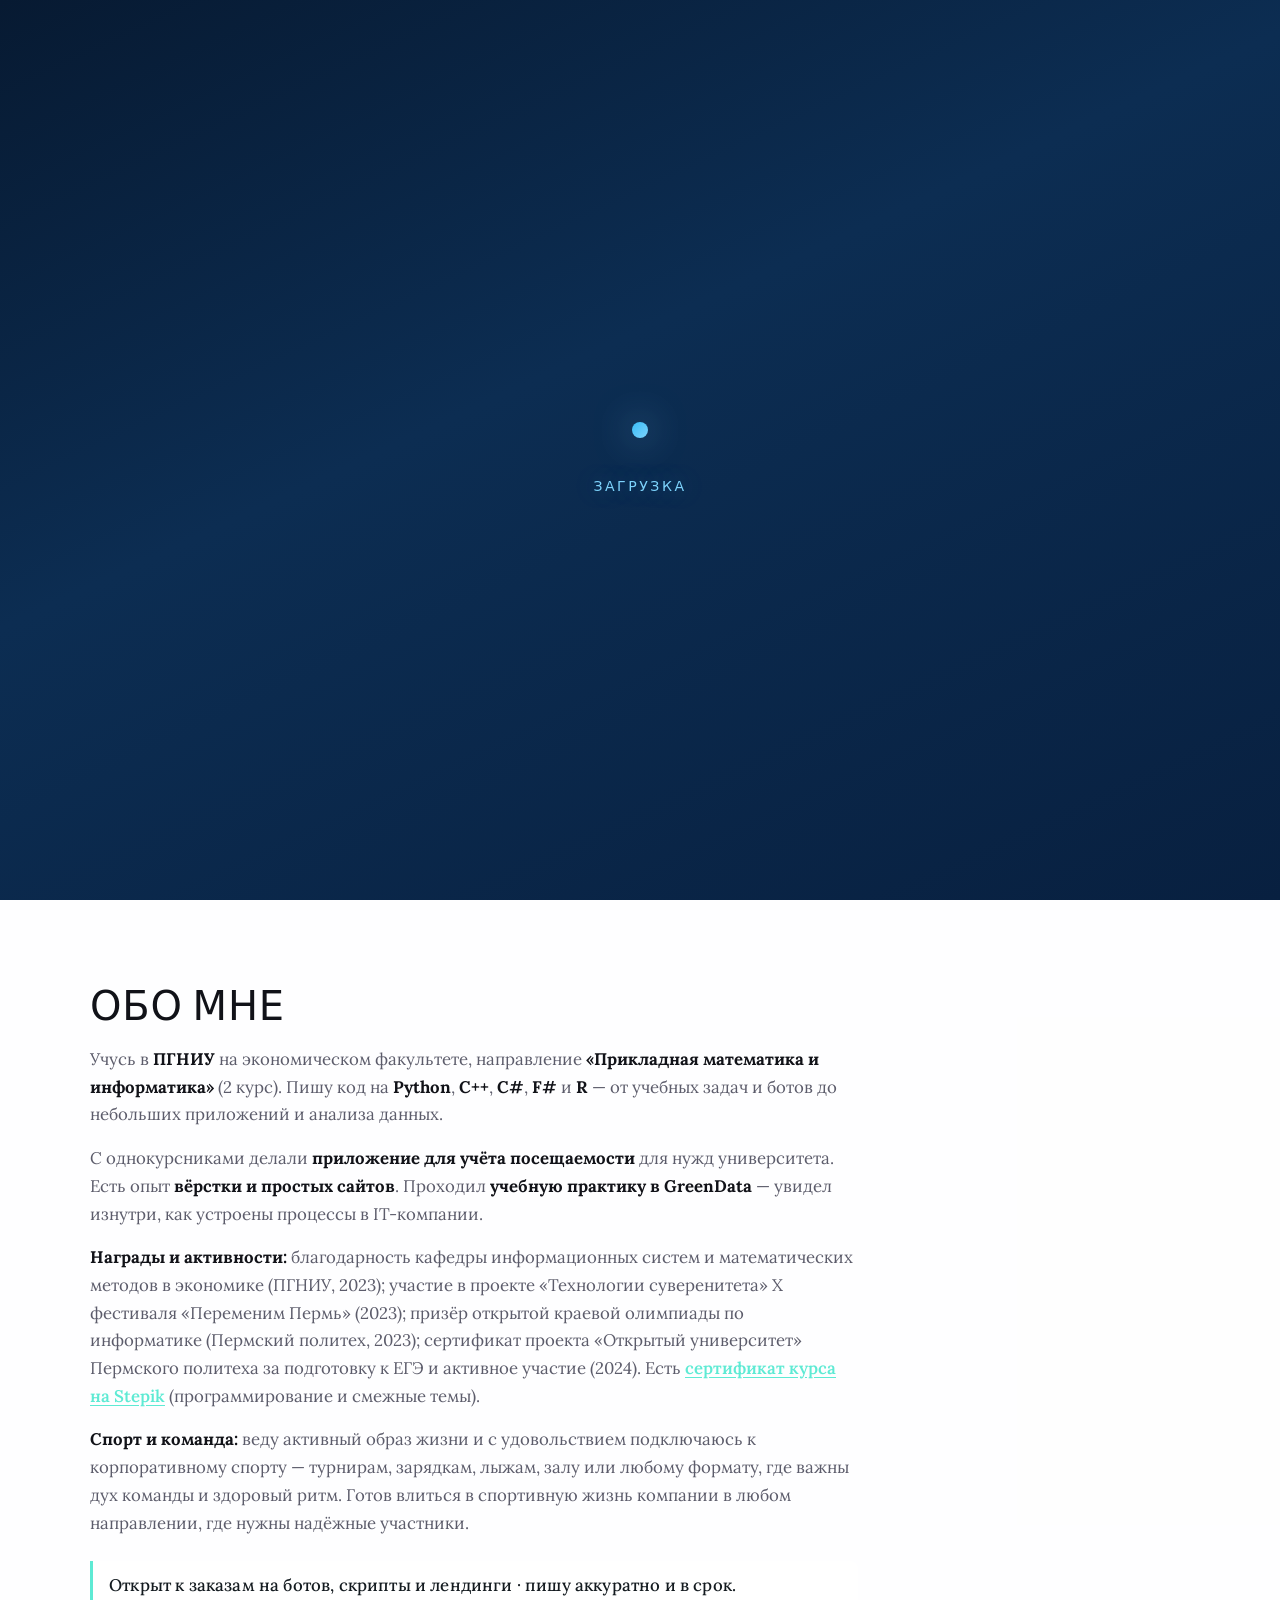
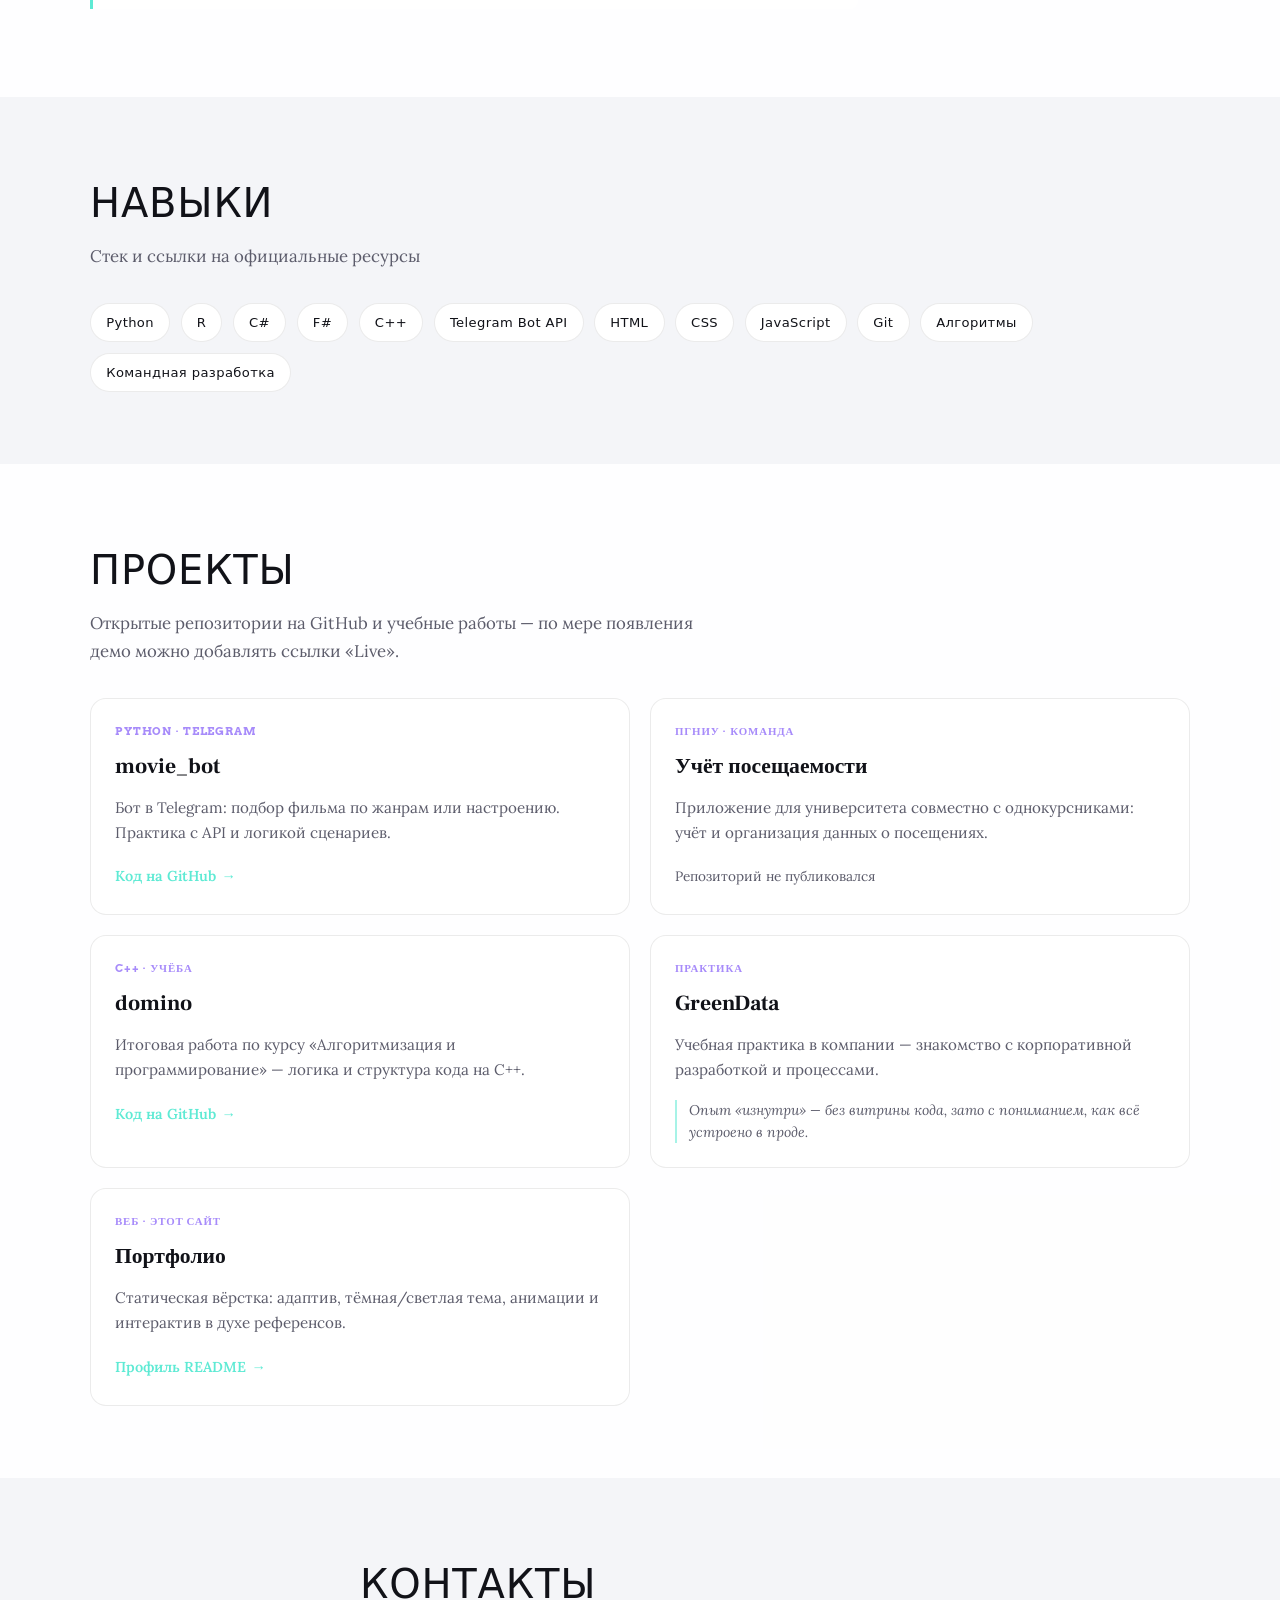
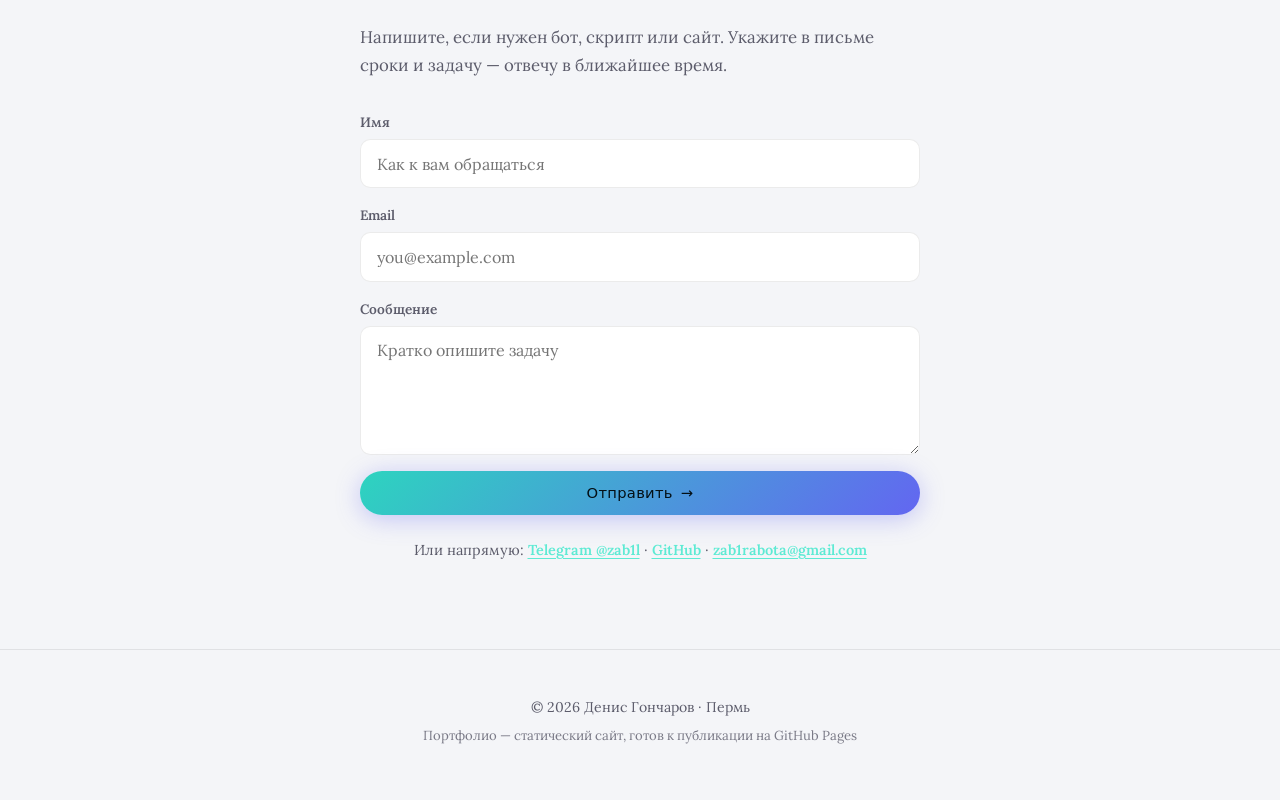
==== commit bc29ca1e: "Readable tagline (Lora), drop Crimson Text, expand README, visibility note Made-with: Cursor" ====
--- a/index.html
+++ b/index.html
@@ -8,7 +8,7 @@
   <link rel="preconnect" href="https://fonts.googleapis.com" />
   <link rel="preconnect" href="https://fonts.gstatic.com" crossorigin />
   <link
-    href="https://fonts.googleapis.com/css2?family=Arvo:ital,wght@0,400;0,700;1,400&family=Crimson+Text:ital,wght@0,400;0,600;0,700;1,400&family=Fjalla+One&family=Frank+Ruhl+Libre:wght@400;500;700&family=IBM+Plex+Mono:wght@400;500&family=Lora:ital,wght@0,400;0,500;0,600;0,700;1,400&family=Rakkas&display=swap"
+    href="https://fonts.googleapis.com/css2?family=Arvo:ital,wght@0,400;0,700;1,400&family=Fjalla+One&family=Frank+Ruhl+Libre:wght@400;500;700&family=IBM+Plex+Mono:wght@400;500&family=Lora:ital,wght@0,400;0,500;0,600;0,700;1,400&family=Rakkas&display=swap"
     rel="stylesheet"
   />
   <link rel="stylesheet" href="css/style.css" />
--- a/css/style.css
+++ b/css/style.css
@@ -21,7 +21,6 @@
   --font-mono: "IBM Plex Mono", ui-monospace, monospace;
   --font-ui: "Concert One", system-ui, sans-serif;
   --font-card-title: "Frank Ruhl Libre", Georgia, serif;
-  --font-quote: "Crimson Text", Georgia, serif;
   --font-label: "Arvo", Georgia, serif;
 
   --bg-image: url("https://i.ytimg.com/vi/uh_J97cdvd8/maxresdefault.jpg");
@@ -732,14 +731,18 @@
 }
 
 .about__tagline {
-  font-family: var(--font-quote);
-  font-size: 1.08rem;
-  font-style: italic;
-  font-weight: 600;
-  color: var(--text) !important;
+  font-family: var(--font-body);
+  font-size: 1.05rem;
+  font-style: normal;
+  font-weight: 500;
+  line-height: 1.6;
+  letter-spacing: 0.01em;
+  color: color-mix(in srgb, var(--text) 96%, var(--accent)) !important;
   border-left: 3px solid var(--accent);
-  padding-left: 1rem;
+  padding: 0.65rem 0 0.65rem 1rem;
   margin-top: 1.5rem !important;
+  background: color-mix(in srgb, var(--surface) 55%, transparent);
+  border-radius: 0 0.5rem 0.5rem 0;
 }
 
 /* Skills */
@@ -935,10 +938,10 @@
 }
 
 .site-footer__note {
-  font-family: var(--font-quote);
+  font-family: var(--font-body);
   font-size: 0.82rem;
-  font-style: italic;
-  opacity: 0.75;
+  font-style: normal;
+  opacity: 0.8;
 }
 
 main {
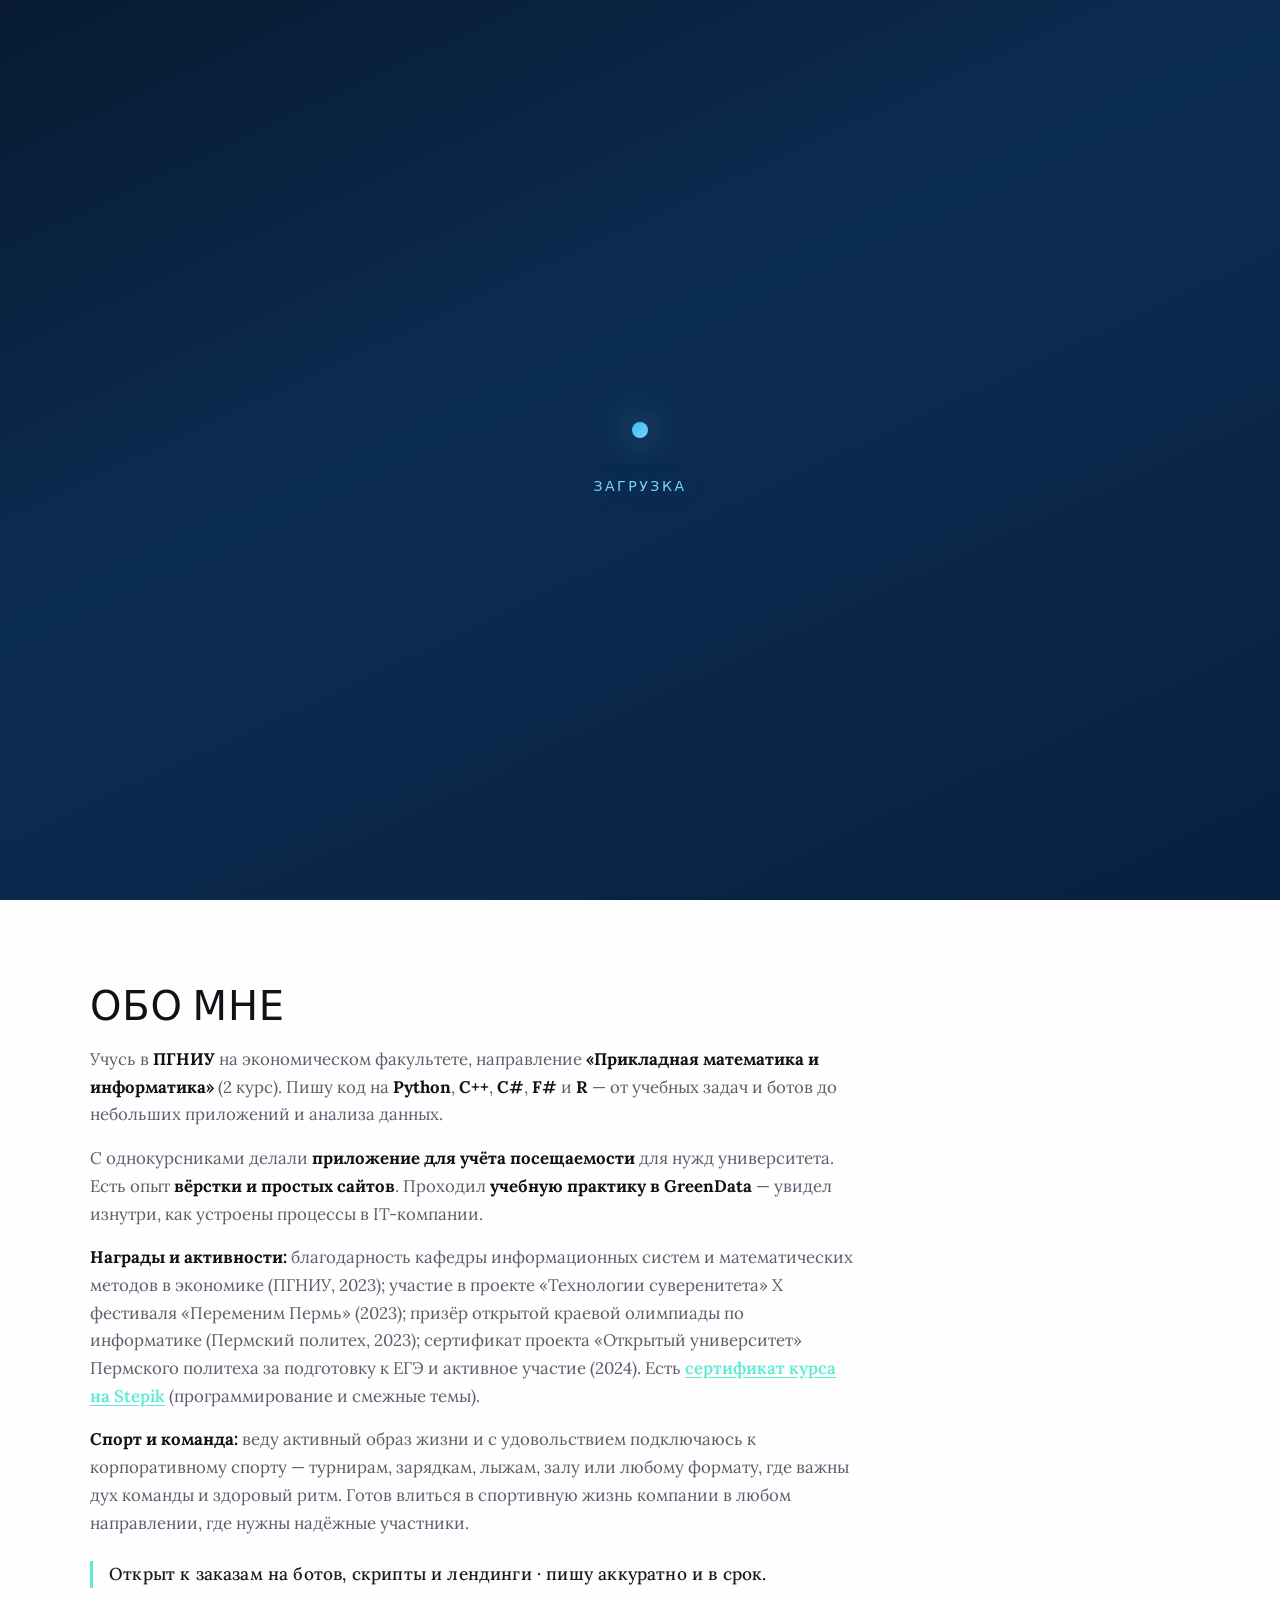
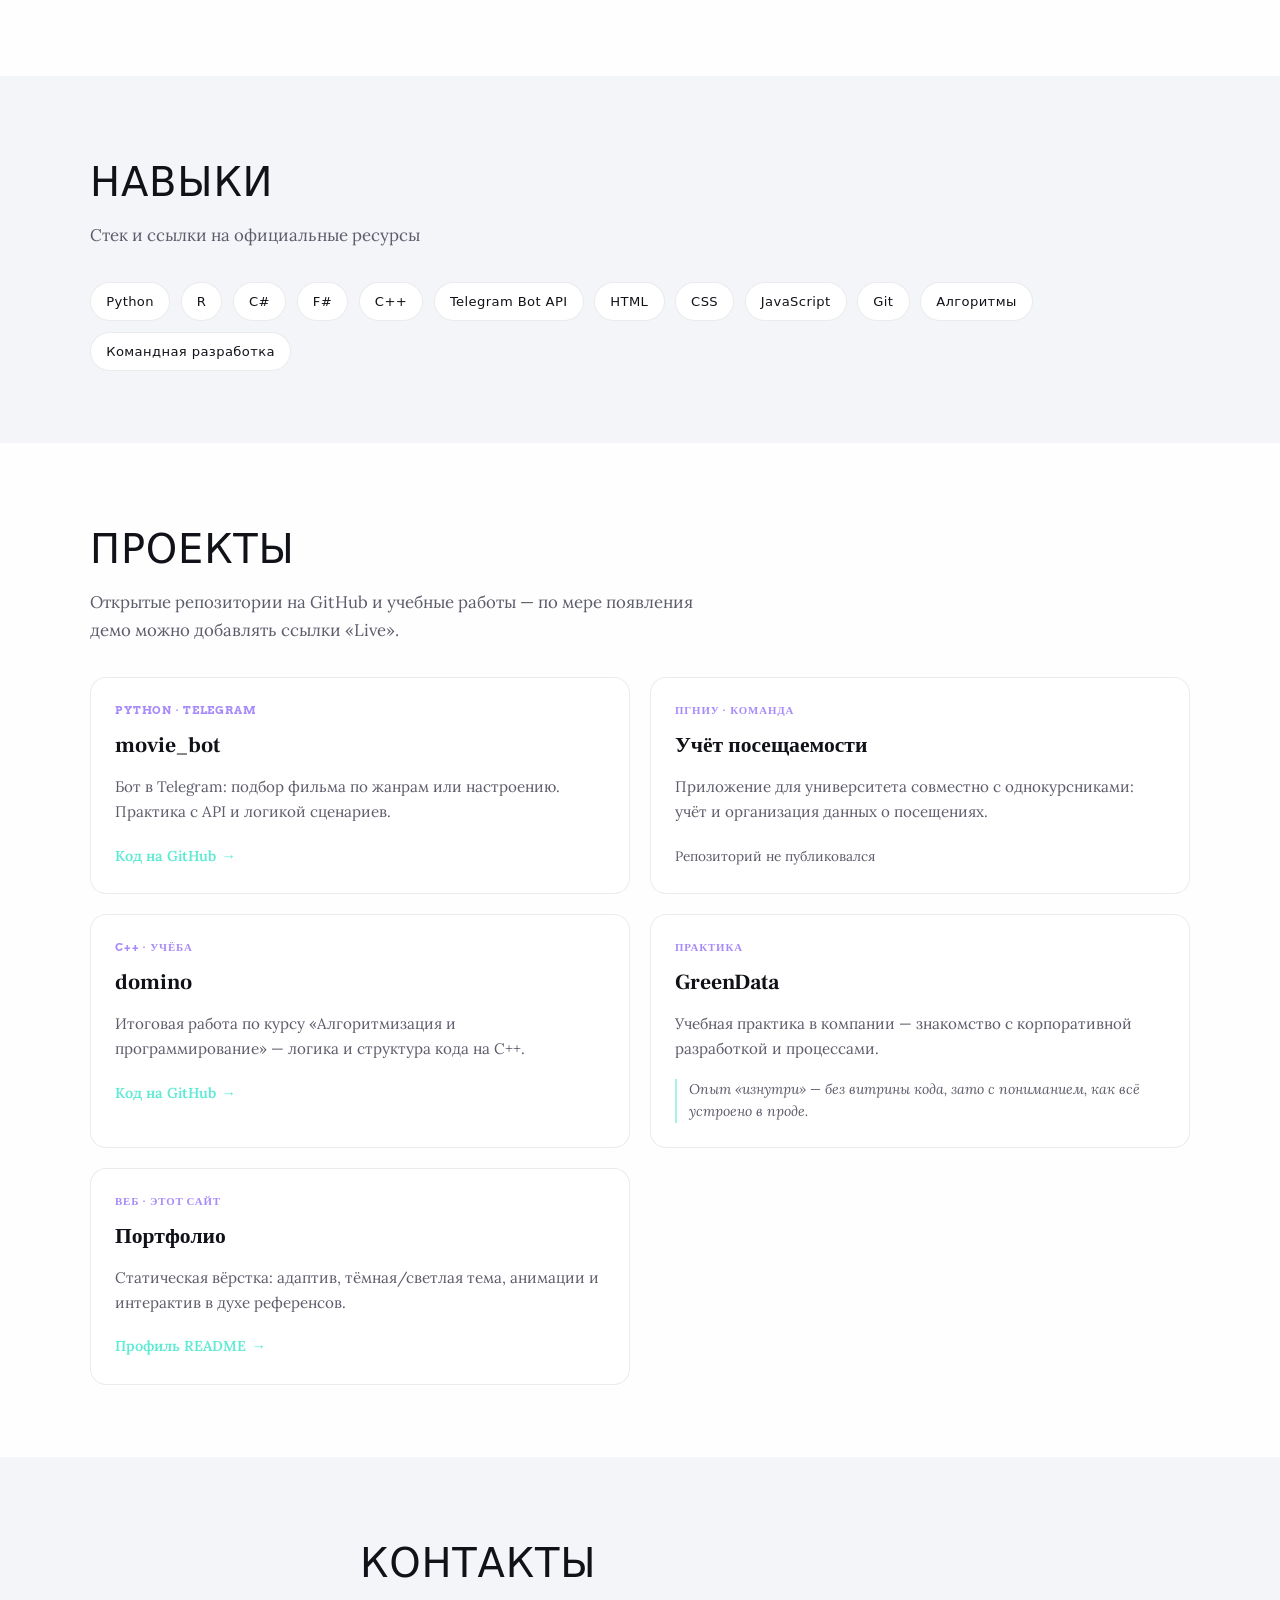
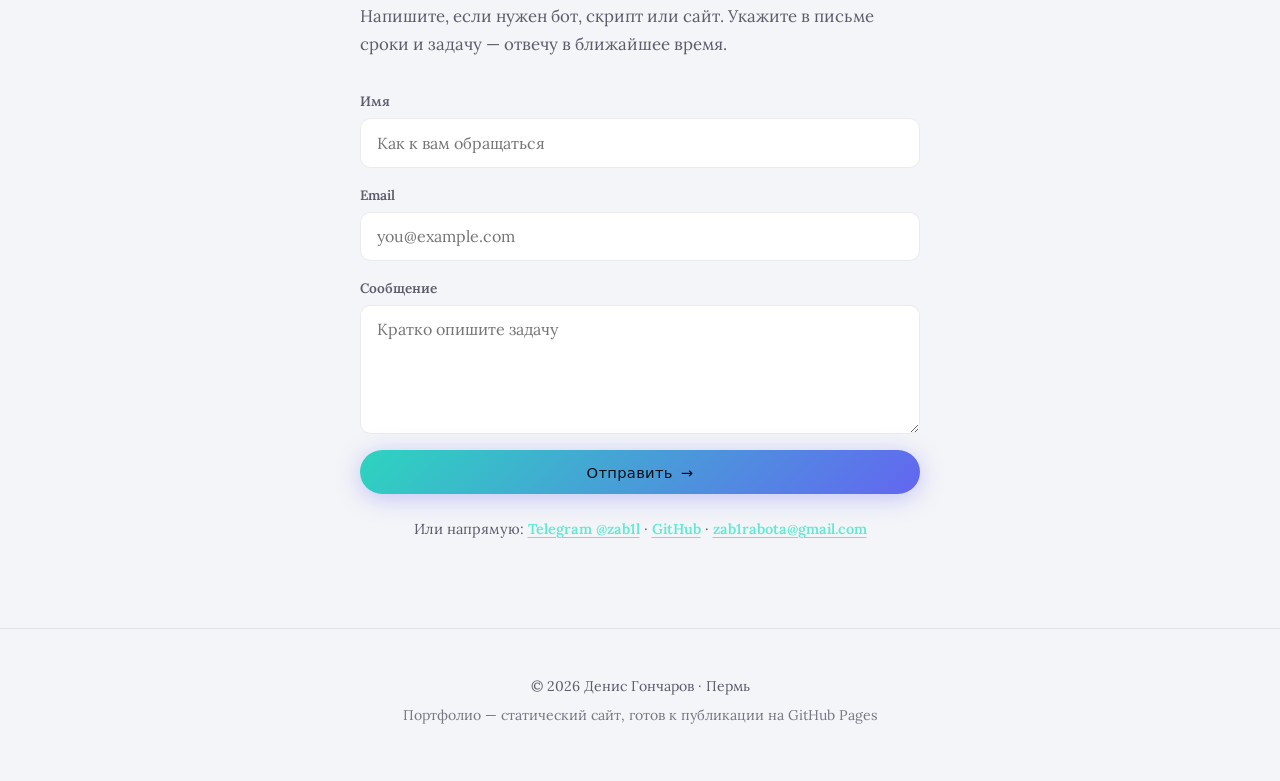
==== commit bcb1806a: "Readable tagline/footer (Lora), EN hero name Denis Goncharov, README update Made-with: Cursor" ====
--- a/index.html
+++ b/index.html
@@ -92,7 +92,7 @@
         <p class="hero__eyebrow reveal is-visible" data-i18n="heroEyebrow">Пермь · ПГНИУ · ПМИ · 2 курс</p>
         <h1 class="hero__title reveal is-visible">
           <span class="hero__hi" data-i18n="heroHi">Привет, я</span>
-          <span class="hero__name">Денис Гончаров</span>
+          <span class="hero__name" data-i18n="heroName">Денис Гончаров</span>
         </h1>
         <p class="hero-typewriter reveal is-visible" id="hero-typewriter" data-i18n="heroTypewriter">Пишу боты, сайты и скрипты.</p>
         <p class="hero__lead reveal is-visible" data-i18n-html="heroLead">
--- a/css/style.css
+++ b/css/style.css
@@ -732,17 +732,15 @@
 
 .about__tagline {
   font-family: var(--font-body);
-  font-size: 1.05rem;
+  font-size: 1.08rem;
   font-style: normal;
   font-weight: 500;
-  line-height: 1.6;
-  letter-spacing: 0.01em;
+  line-height: 1.55;
   color: color-mix(in srgb, var(--text) 96%, var(--accent)) !important;
   border-left: 3px solid var(--accent);
-  padding: 0.65rem 0 0.65rem 1rem;
+  padding-left: 1rem;
   margin-top: 1.5rem !important;
-  background: color-mix(in srgb, var(--surface) 55%, transparent);
-  border-radius: 0 0.5rem 0.5rem 0;
+  letter-spacing: 0.01em;
 }
 
 /* Skills */
@@ -939,9 +937,10 @@
 
 .site-footer__note {
   font-family: var(--font-body);
-  font-size: 0.82rem;
+  font-size: 0.88rem;
   font-style: normal;
-  opacity: 0.8;
+  font-weight: 400;
+  opacity: 0.82;
 }
 
 main {
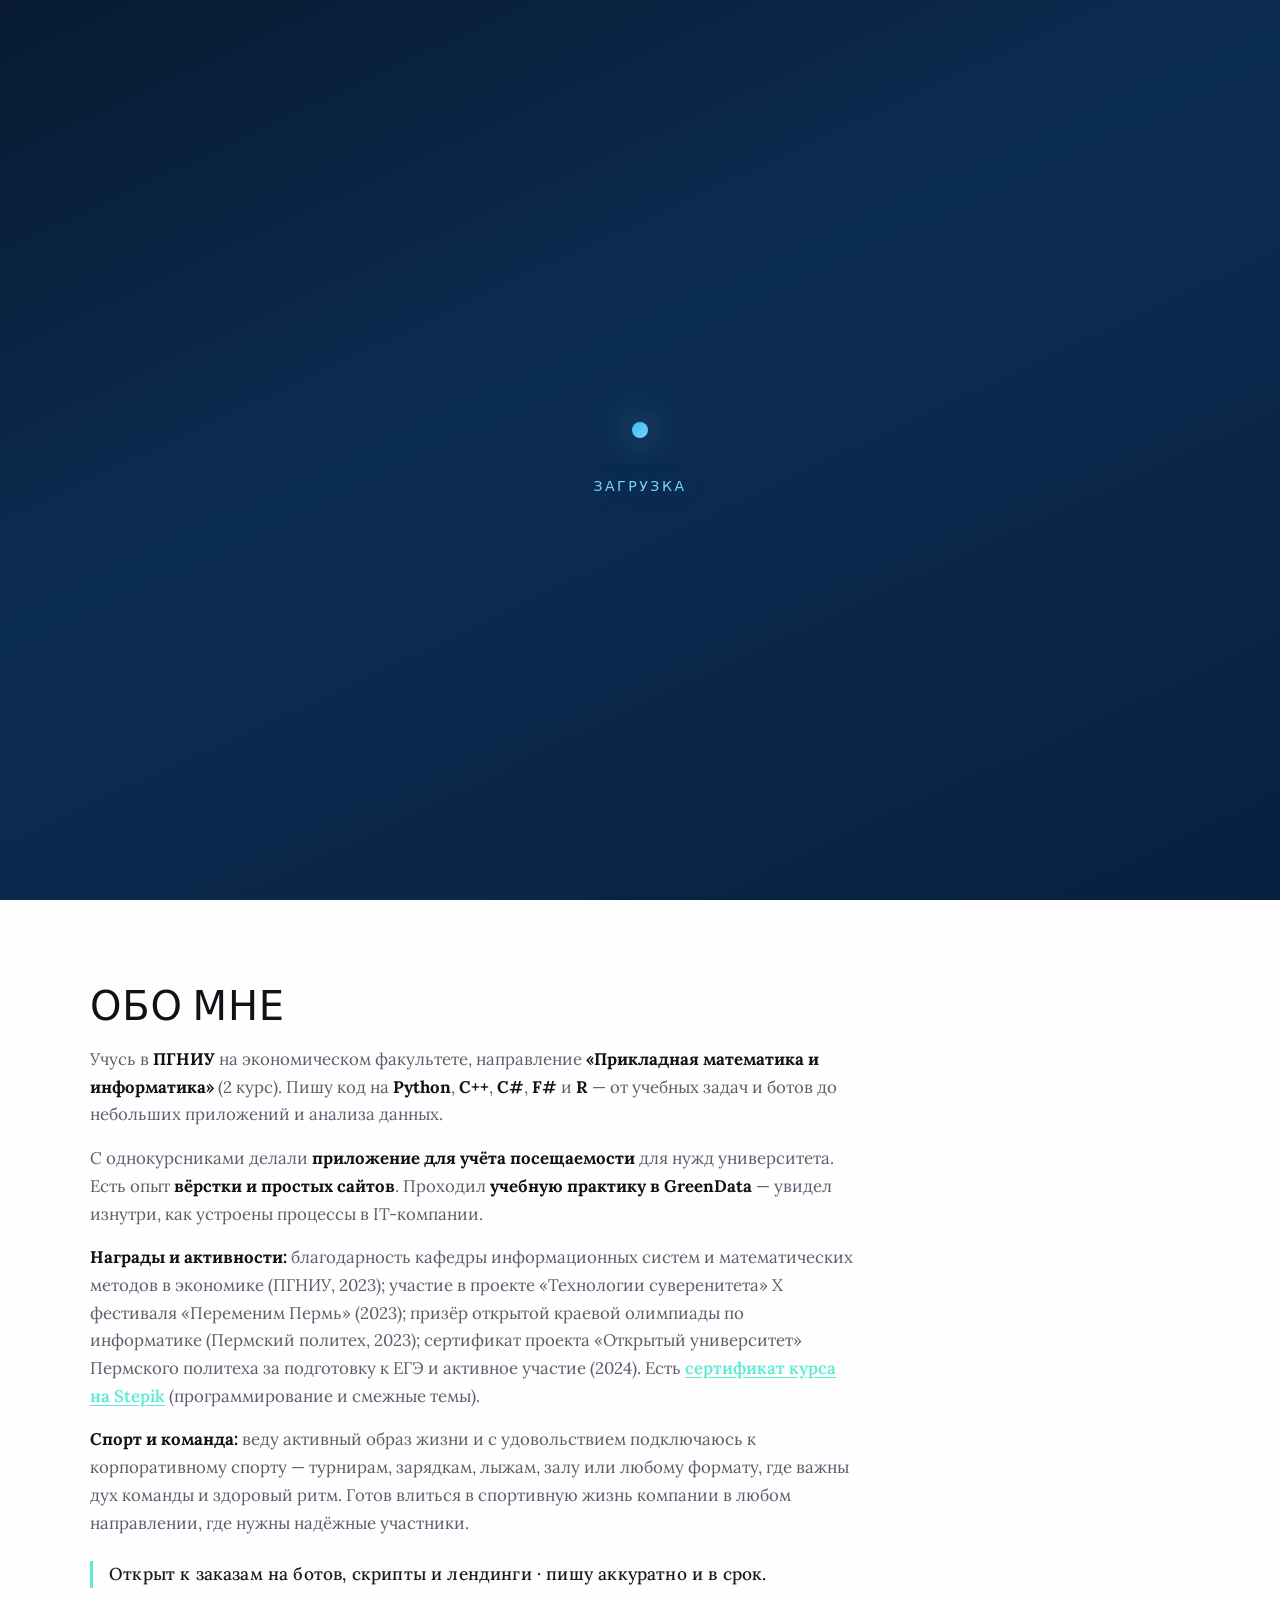
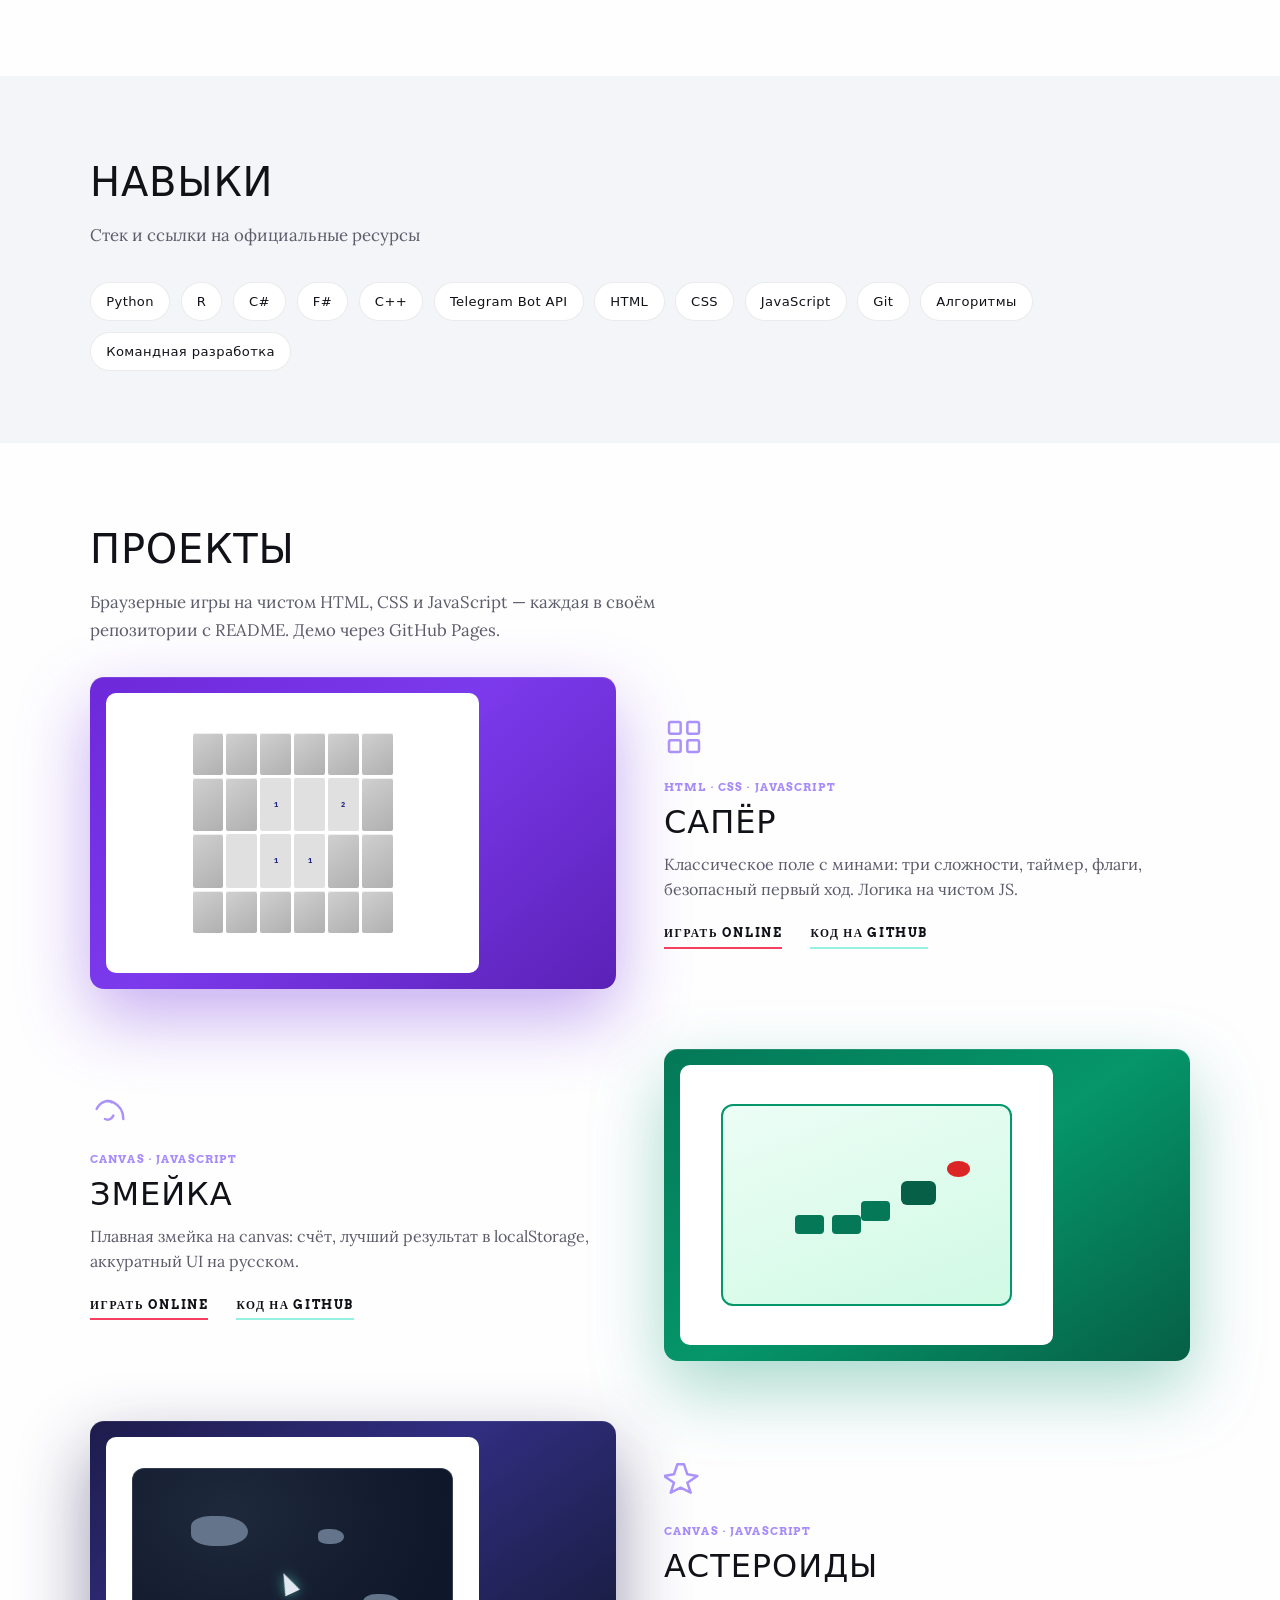
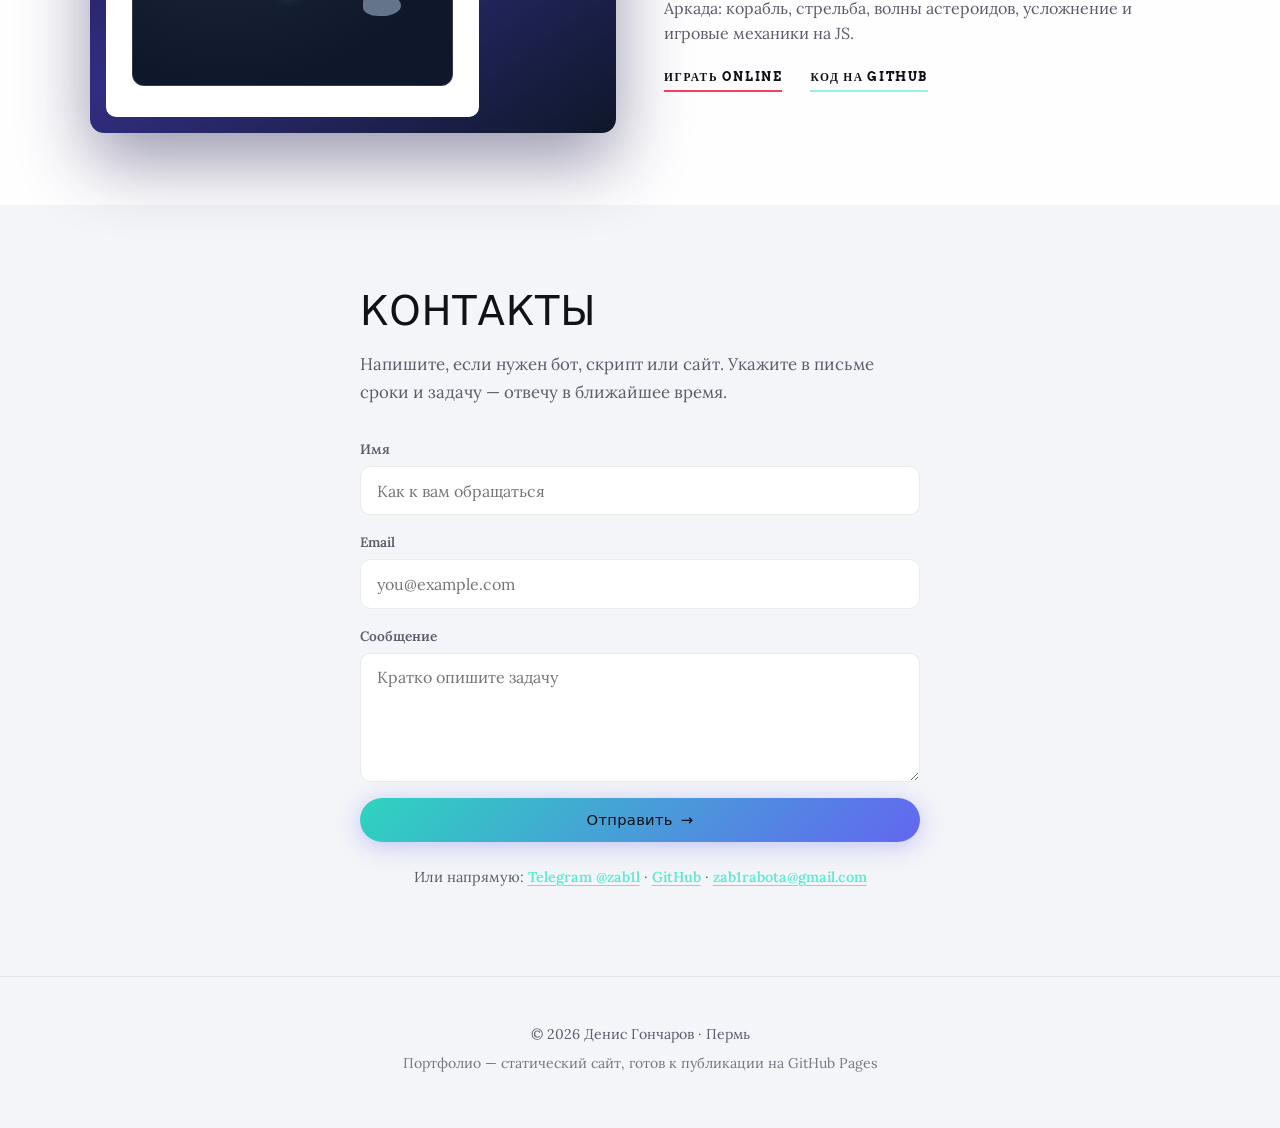
==== commit 370c7299: "Portfolio: showcase minesweeper, snake, asteroids; remove old project cards; add games-standalone so" ====
--- a/index.html
+++ b/index.html
@@ -3,7 +3,7 @@
 <head>
   <meta charset="UTF-8" />
   <meta name="viewport" content="width=device-width, initial-scale=1.0" />
-  <meta name="description" content="Денис Гончаров — студент ПГНИУ (ПМИ), Python, Telegram-боты, веб. Пермь." />
+  <meta name="description" content="Денис Гончаров — студент ПГНИУ (ПМИ), веб, браузерные игры, Python, боты. Пермь." />
   <title>Денис Гончаров — портфолио</title>
   <link rel="preconnect" href="https://fonts.googleapis.com" />
   <link rel="preconnect" href="https://fonts.gstatic.com" crossorigin />
@@ -94,7 +94,7 @@
           <span class="hero__hi" data-i18n="heroHi">Привет, я</span>
           <span class="hero__name" data-i18n="heroName">Денис Гончаров</span>
         </h1>
-        <p class="hero-typewriter reveal is-visible" id="hero-typewriter" data-i18n="heroTypewriter">Пишу боты, сайты и скрипты.</p>
+        <p class="hero-typewriter reveal is-visible" id="hero-typewriter" data-i18n="heroTypewriter">Пишу боты, сайты, браузерные игры и скрипты.</p>
         <p class="hero__lead reveal is-visible" data-i18n-html="heroLead">
           Студент направления <strong>«Прикладная математика и информатика»</strong> (экономический факультет).
           Разрабатываю <strong>Telegram-ботов</strong>, <strong>сайты</strong> и учусь превращать идеи в рабочий код.
@@ -174,57 +174,151 @@
       <div class="section__inner">
         <h2 class="section__title reveal" data-i18n="projectsTitle">Проекты</h2>
         <p class="section__subtitle reveal" data-i18n="projectsSubtitle">
-          Открытые репозитории на GitHub и учебные работы — по мере появления демо можно добавлять ссылки «Live».
+          Браузерные игры на чистом HTML, CSS и JavaScript — каждая в своём репозитории с README. Демо через GitHub Pages.
         </p>
-        <div class="projects-grid">
-          <article class="project-card reveal">
-            <div class="project-card__meta" data-i18n="projMovieMeta">Python · Telegram</div>
-            <h3 class="project-card__title">movie_bot</h3>
-            <p class="project-card__desc" data-i18n="projMovieDesc">
-              Бот в Telegram: подбор фильма по жанрам или настроению. Практика с API и логикой сценариев.
-            </p>
-            <div class="project-card__links">
-              <a class="link-arrow" href="https://github.com/zab1yak/movie_bot" target="_blank" rel="noopener noreferrer" data-i18n="projMovieLink">Код на GitHub</a>
+
+        <div class="projects-showcase">
+          <article class="project-showcase reveal">
+            <div class="project-showcase__visual">
+              <div class="project-showcase__frame project-showcase__frame--mines">
+                <div class="project-preview project-preview--mines" aria-hidden="true">
+                  <div class="pp-mines">
+                    <span></span><span></span><span></span><span></span><span></span><span></span>
+                    <span></span><span></span><span class="pp-mines__open">1</span><span class="pp-mines__open"></span
+                    ><span class="pp-mines__open">2</span><span></span>
+                    <span></span><span class="pp-mines__open"></span><span class="pp-mines__open">1</span
+                    ><span class="pp-mines__open">1</span><span></span><span></span>
+                    <span></span><span></span><span></span><span></span><span></span><span></span>
+                  </div>
+                </div>
+              </div>
+            </div>
+            <div class="project-showcase__panel">
+              <div class="project-showcase__icon" aria-hidden="true">
+                <svg viewBox="0 0 24 24" width="40" height="40" fill="none" stroke="currentColor" stroke-width="1.5">
+                  <rect x="3" y="3" width="7" height="7" rx="1" />
+                  <rect x="14" y="3" width="7" height="7" rx="1" />
+                  <rect x="3" y="14" width="7" height="7" rx="1" />
+                  <rect x="14" y="14" width="7" height="7" rx="1" />
+                </svg>
+              </div>
+              <p class="project-showcase__meta" data-i18n="projMineMeta">HTML · CSS · JavaScript</p>
+              <h3 class="project-showcase__title" data-i18n="projMineTitle">Сапёр</h3>
+              <p class="project-showcase__text" data-i18n="projMineDesc">
+                Классическое поле с минами: три сложности, таймер, флаги, безопасный первый ход. Логика на чистом JS.
+              </p>
+              <nav class="project-showcase__actions" aria-label="Сапёр — ссылки">
+                <a
+                  class="project-showcase__link"
+                  href="https://zab1yak.github.io/minesweeper-game/"
+                  target="_blank"
+                  rel="noopener noreferrer"
+                  data-i18n="projLinkLive"
+                  >Играть online</a
+                >
+                <a
+                  class="project-showcase__link project-showcase__link--secondary"
+                  href="https://github.com/zab1yak/minesweeper-game"
+                  target="_blank"
+                  rel="noopener noreferrer"
+                  data-i18n="projLinkCode"
+                  >Код на GitHub</a
+                >
+              </nav>
             </div>
           </article>
-          <article class="project-card reveal">
-            <div class="project-card__meta" data-i18n="projAttMeta">ПГНИУ · Команда</div>
-            <h3 class="project-card__title" data-i18n="projAttTitle">Учёт посещаемости</h3>
-            <p class="project-card__desc" data-i18n="projAttDesc">
-              Приложение для университета совместно с однокурсниками: учёт и организация данных о посещениях.
-            </p>
-            <div class="project-card__links">
-              <span class="project-card__muted" data-i18n="projAttMuted">Репозиторий не публиковался</span>
+
+          <article class="project-showcase reveal">
+            <div class="project-showcase__visual">
+              <div class="project-showcase__frame project-showcase__frame--snake">
+                <div class="project-preview project-preview--snake" aria-hidden="true">
+                  <div class="pp-snake">
+                    <span class="pp-snake__dot"></span>
+                    <span class="pp-snake__dot"></span>
+                    <span class="pp-snake__dot"></span>
+                    <span class="pp-snake__dot pp-snake__dot--head"></span>
+                    <span class="pp-snake__food"></span>
+                  </div>
+                </div>
+              </div>
+            </div>
+            <div class="project-showcase__panel">
+              <div class="project-showcase__icon" aria-hidden="true">
+                <svg viewBox="0 0 24 24" width="40" height="40" fill="none" stroke="currentColor" stroke-width="1.5">
+                  <path
+                    d="M4 12c2-4 6-6 10-4s6 6 6 10M8 8c1.5-1 3.5-1 5 0M14 16c-1 2-3 3-5 2"
+                    stroke-linecap="round"
+                  />
+                </svg>
+              </div>
+              <p class="project-showcase__meta" data-i18n="projSnakeMeta">Canvas · JavaScript</p>
+              <h3 class="project-showcase__title" data-i18n="projSnakeTitle">Змейка</h3>
+              <p class="project-showcase__text" data-i18n="projSnakeDesc">
+                Плавная змейка на canvas: счёт, лучший результат в localStorage, аккуратный UI на русском.
+              </p>
+              <nav class="project-showcase__actions" aria-label="Змейка — ссылки">
+                <a
+                  class="project-showcase__link"
+                  href="https://zab1yak.github.io/snake-game/"
+                  target="_blank"
+                  rel="noopener noreferrer"
+                  data-i18n="projLinkLive"
+                  >Играть online</a
+                >
+                <a
+                  class="project-showcase__link project-showcase__link--secondary"
+                  href="https://github.com/zab1yak/snake-game"
+                  target="_blank"
+                  rel="noopener noreferrer"
+                  data-i18n="projLinkCode"
+                  >Код на GitHub</a
+                >
+              </nav>
             </div>
           </article>
-          <article class="project-card reveal">
-            <div class="project-card__meta" data-i18n="projDominoMeta">C++ · Учёба</div>
-            <h3 class="project-card__title">domino</h3>
-            <p class="project-card__desc" data-i18n="projDominoDesc">
-              Итоговая работа по курсу «Алгоритмизация и программирование» — логика и структура кода на C++.
-            </p>
-            <div class="project-card__links">
-              <a class="link-arrow" href="https://github.com/zab1yak/domino" target="_blank" rel="noopener noreferrer" data-i18n="projMovieLink">Код на GitHub</a>
-            </div>
-          </article>
-          <article class="project-card reveal">
-            <div class="project-card__meta" data-i18n="projGdMeta">Практика</div>
-            <h3 class="project-card__title">GreenData</h3>
-            <p class="project-card__desc" data-i18n="projGdDesc">
-              Учебная практика в компании — знакомство с корпоративной разработкой и процессами.
-            </p>
-            <div class="project-card__links">
-              <span class="project-card__creative" data-i18n="projGdNote">Опыт «изнутри» — без витрины кода, зато с пониманием, как всё устроено в проде.</span>
-            </div>
-          </article>
-          <article class="project-card reveal">
-            <div class="project-card__meta" data-i18n="projPortMeta">Веб · этот сайт</div>
-            <h3 class="project-card__title" data-i18n="projPortTitle">Портфолио</h3>
-            <p class="project-card__desc" data-i18n="projPortDesc">
-              Статическая вёрстка: адаптив, тёмная/светлая тема, анимации и интерактив в духе референсов.
-            </p>
-            <div class="project-card__links">
-              <a class="link-arrow" href="https://github.com/zab1yak/my-profile" target="_blank" rel="noopener noreferrer" data-i18n="projPortLink">Профиль README</a>
+
+          <article class="project-showcase reveal">
+            <div class="project-showcase__visual">
+              <div class="project-showcase__frame project-showcase__frame--astro">
+                <div class="project-preview project-preview--astro" aria-hidden="true">
+                  <div class="pp-astro">
+                    <span class="pp-astro__ship"></span>
+                    <span class="pp-astro__rock"></span>
+                    <span class="pp-astro__rock pp-astro__rock--s"></span>
+                    <span class="pp-astro__rock pp-astro__rock--xs"></span>
+                  </div>
+                </div>
+              </div>
+            </div>
+            <div class="project-showcase__panel">
+              <div class="project-showcase__icon" aria-hidden="true">
+                <svg viewBox="0 0 24 24" width="40" height="40" fill="none" stroke="currentColor" stroke-width="1.5">
+                  <path d="M12 2l2 6 6 1-6 4 2 6-6-3-6 3 2-6-6-4 6-1 2-6z" stroke-linejoin="round" />
+                </svg>
+              </div>
+              <p class="project-showcase__meta" data-i18n="projAstMeta">Canvas · JavaScript</p>
+              <h3 class="project-showcase__title" data-i18n="projAstTitle">Астероиды</h3>
+              <p class="project-showcase__text" data-i18n="projAstDesc">
+                Аркада: корабль, стрельба, волны астероидов, усложнение и игровые механики на JS.
+              </p>
+              <nav class="project-showcase__actions" aria-label="Астероиды — ссылки">
+                <a
+                  class="project-showcase__link"
+                  href="https://zab1yak.github.io/asteroids-game/"
+                  target="_blank"
+                  rel="noopener noreferrer"
+                  data-i18n="projLinkLive"
+                  >Играть online</a
+                >
+                <a
+                  class="project-showcase__link project-showcase__link--secondary"
+                  href="https://github.com/zab1yak/asteroids-game"
+                  target="_blank"
+                  rel="noopener noreferrer"
+                  data-i18n="projLinkCode"
+                  >Код на GitHub</a
+                >
+              </nav>
             </div>
           </article>
         </div>
--- a/css/style.css
+++ b/css/style.css
@@ -863,6 +863,299 @@
   padding-left: 0.75rem;
 }
 
+/* Projects showcase (витрина в духе benscott.dev) */
+.projects-showcase {
+  display: flex;
+  flex-direction: column;
+  gap: clamp(2.5rem, 5vw, 3.75rem);
+}
+
+.project-showcase {
+  display: flex;
+  flex-direction: column;
+  align-items: stretch;
+  gap: clamp(1.25rem, 3vw, 2rem);
+}
+
+@media (min-width: 900px) {
+  .project-showcase {
+    flex-direction: row;
+    align-items: center;
+    gap: clamp(1.75rem, 4vw, 3rem);
+  }
+
+  .project-showcase:nth-child(even) {
+    flex-direction: row-reverse;
+  }
+}
+
+.project-showcase__visual {
+  flex: 1 1 48%;
+  min-width: 0;
+}
+
+.project-showcase__frame {
+  border-radius: 14px;
+  padding: clamp(0.65rem, 1.5vw, 1rem);
+  background: linear-gradient(140deg, #6d28d9 0%, #7c3aed 45%, #5b21b6 100%);
+  box-shadow:
+    0 28px 70px rgba(109, 40, 217, 0.38),
+    inset 0 1px 0 rgba(255, 255, 255, 0.12);
+  transition: transform 0.45s var(--ease-out), box-shadow 0.45s ease;
+}
+
+@media (prefers-reduced-motion: no-preference) {
+  .project-showcase:hover .project-showcase__frame {
+    transform: translateY(-4px);
+    box-shadow:
+      0 36px 85px rgba(109, 40, 217, 0.45),
+      inset 0 1px 0 rgba(255, 255, 255, 0.15);
+  }
+}
+
+.project-showcase__frame--snake {
+  background: linear-gradient(145deg, #047857 0%, #059669 50%, #065f46 100%);
+  box-shadow:
+    0 28px 70px rgba(5, 150, 105, 0.35),
+    inset 0 1px 0 rgba(255, 255, 255, 0.12);
+}
+
+@media (prefers-reduced-motion: no-preference) {
+  .project-showcase:hover .project-showcase__frame--snake {
+    box-shadow:
+      0 36px 85px rgba(5, 150, 105, 0.42),
+      inset 0 1px 0 rgba(255, 255, 255, 0.15);
+  }
+}
+
+.project-showcase__frame--astro {
+  background: linear-gradient(145deg, #1e1b4b 0%, #312e81 40%, #0f172a 100%);
+  box-shadow:
+    0 28px 70px rgba(30, 27, 75, 0.45),
+    inset 0 1px 0 rgba(255, 255, 255, 0.08);
+}
+
+@media (prefers-reduced-motion: no-preference) {
+  .project-showcase:hover .project-showcase__frame--astro {
+    box-shadow:
+      0 36px 85px rgba(49, 46, 129, 0.5),
+      inset 0 1px 0 rgba(255, 255, 255, 0.1);
+  }
+}
+
+.project-preview {
+  aspect-ratio: 4 / 3;
+  max-height: 280px;
+  border-radius: 10px;
+  background: rgba(255, 255, 255, 0.96);
+  display: flex;
+  align-items: center;
+  justify-content: center;
+  overflow: hidden;
+}
+
+html[data-theme="light"] .project-preview {
+  background: #fff;
+}
+
+.pp-mines {
+  display: grid;
+  grid-template-columns: repeat(6, 1fr);
+  gap: 3px;
+  width: min(88%, 200px);
+  aspect-ratio: 1;
+}
+
+.pp-mines span {
+  background: linear-gradient(145deg, #d0d0d0, #b0b0b0);
+  border-radius: 2px;
+  box-shadow: inset 0 1px 0 rgba(255, 255, 255, 0.7);
+  font-size: 0.45rem;
+  font-weight: 800;
+  display: flex;
+  align-items: center;
+  justify-content: center;
+  color: #1a237e;
+  font-family: var(--font-mono);
+}
+
+.pp-mines__open {
+  background: #e0e0e0 !important;
+  box-shadow: none !important;
+}
+
+.pp-snake {
+  position: relative;
+  width: 78%;
+  height: 72%;
+  background: linear-gradient(160deg, #ecfdf5, #d1fae5);
+  border-radius: 12px;
+  border: 2px solid #059669;
+}
+
+.pp-snake__dot {
+  position: absolute;
+  width: 10%;
+  height: 10%;
+  background: #047857;
+  border-radius: 4px;
+  left: 55%;
+  top: 42%;
+}
+
+.pp-snake__dot:nth-child(1) {
+  left: 25%;
+  top: 55%;
+}
+
+.pp-snake__dot:nth-child(2) {
+  left: 38%;
+  top: 55%;
+}
+
+.pp-snake__dot:nth-child(3) {
+  left: 48%;
+  top: 48%;
+}
+
+.pp-snake__dot--head {
+  background: #065f46;
+  border-radius: 6px;
+  left: 62%;
+  top: 38%;
+  width: 12%;
+  height: 12%;
+}
+
+.pp-snake__food {
+  position: absolute;
+  width: 8%;
+  height: 8%;
+  background: #dc2626;
+  border-radius: 50%;
+  left: 78%;
+  top: 28%;
+}
+
+.pp-astro {
+  position: relative;
+  width: 86%;
+  height: 78%;
+  background: radial-gradient(ellipse at 30% 20%, #1e293b 0%, #0f172a 70%);
+  border-radius: 12px;
+  border: 1px solid rgba(148, 163, 184, 0.25);
+}
+
+.pp-astro__ship {
+  position: absolute;
+  width: 0;
+  height: 0;
+  border-left: 8px solid transparent;
+  border-right: 8px solid transparent;
+  border-bottom: 22px solid #e2e8f0;
+  left: 46%;
+  top: 48%;
+  transform: rotate(-25deg);
+  filter: drop-shadow(0 0 6px rgba(94, 234, 212, 0.6));
+}
+
+.pp-astro__rock {
+  position: absolute;
+  width: 18%;
+  height: 14%;
+  background: #64748b;
+  border-radius: 40% 60% 55% 45%;
+  left: 18%;
+  top: 22%;
+}
+
+.pp-astro__rock--s {
+  width: 12%;
+  height: 10%;
+  left: 72%;
+  top: 58%;
+}
+
+.pp-astro__rock--xs {
+  width: 8%;
+  height: 7%;
+  left: 58%;
+  top: 28%;
+}
+
+.project-showcase__panel {
+  flex: 1 1 48%;
+  min-width: 0;
+  padding: clamp(0.5rem, 2vw, 1rem) 0;
+}
+
+.project-showcase__icon {
+  color: var(--accent-2);
+  margin-bottom: 0.75rem;
+  opacity: 0.95;
+}
+
+.project-showcase__meta {
+  font-family: var(--font-label);
+  font-size: 0.7rem;
+  font-weight: 700;
+  letter-spacing: 0.1em;
+  text-transform: uppercase;
+  color: var(--accent-2);
+  margin: 0 0 0.4rem;
+}
+
+.project-showcase__title {
+  font-family: var(--font-display);
+  font-size: clamp(1.5rem, 3.5vw, 2rem);
+  font-weight: 400;
+  letter-spacing: 0.03em;
+  text-transform: uppercase;
+  margin: 0 0 0.75rem;
+  line-height: 1.15;
+}
+
+.project-showcase__text {
+  margin: 0 0 1.35rem;
+  font-size: 1rem;
+  line-height: 1.6;
+  color: var(--text-muted);
+  max-width: 36rem;
+}
+
+.project-showcase__actions {
+  display: flex;
+  flex-wrap: wrap;
+  align-items: center;
+  gap: 1.25rem 1.75rem;
+}
+
+.project-showcase__link {
+  font-family: var(--font-label);
+  font-size: 0.72rem;
+  font-weight: 700;
+  letter-spacing: 0.14em;
+  text-transform: uppercase;
+  color: var(--text);
+  padding-bottom: 0.2rem;
+  border-bottom: 2px solid #f43f5e;
+  transition: color 0.25s ease, border-color 0.25s ease, letter-spacing 0.3s var(--ease-out);
+}
+
+.project-showcase__link:hover {
+  color: var(--accent);
+  border-bottom-color: var(--accent);
+  letter-spacing: 0.16em;
+}
+
+.project-showcase__link--secondary {
+  border-bottom-color: color-mix(in srgb, var(--accent) 65%, transparent);
+}
+
+.project-showcase__link--secondary:hover {
+  border-bottom-color: var(--accent-2);
+}
+
 /* Contact form */
 .contact-form {
   display: flex;
